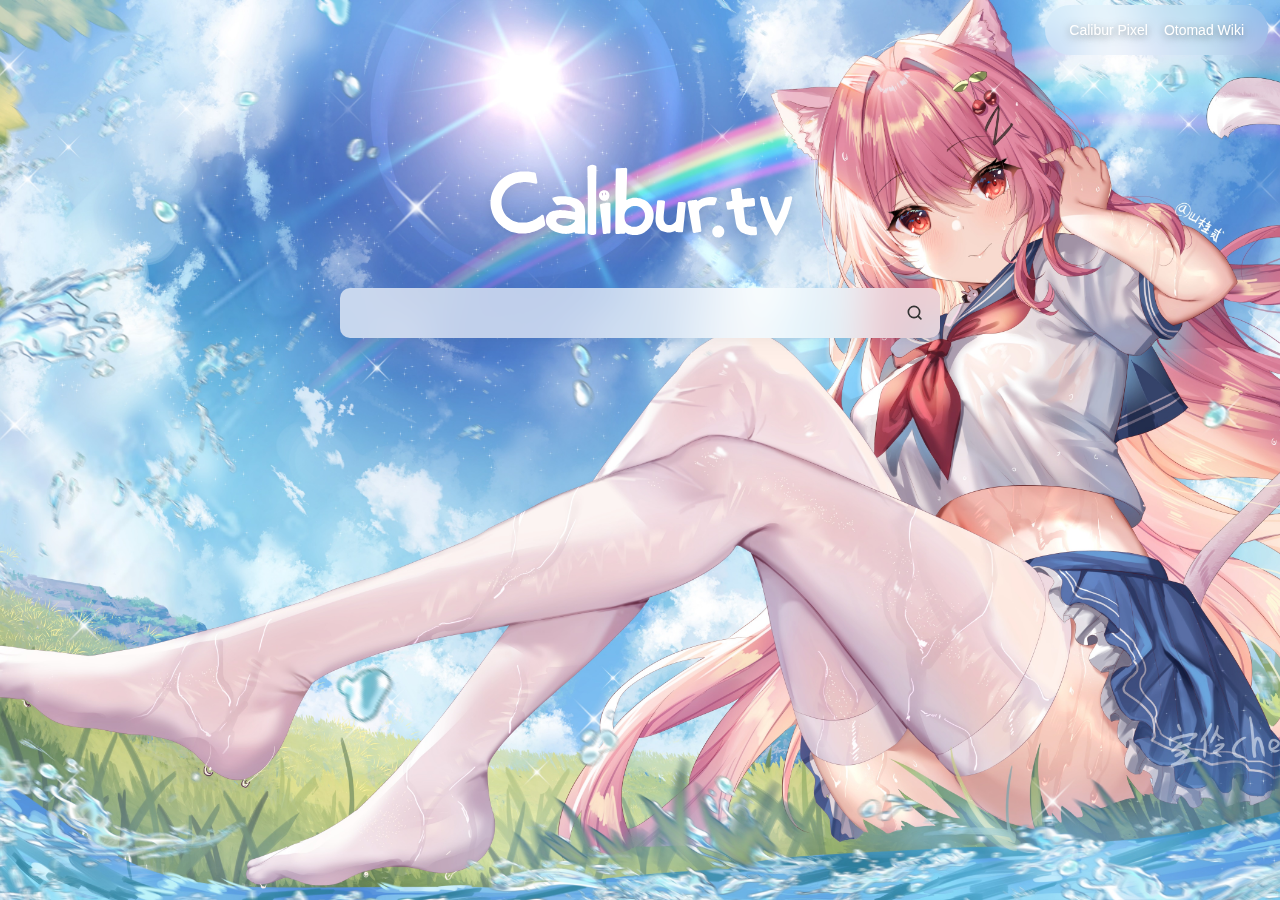
==== index.html @ 3c3be4be ":tada: Initial commit" ====
<!DOCTYPE html>
<html lang="zh-cmn-Hans">

<head>
	<meta charset="UTF-8">
	<meta http-equiv="X-UA-Compatible" content="IE=edge">
	<meta name="force-rendering" content="webkit">
	<meta name="renderer" content="webkit|ie-comp|ie-stand">
	<meta name="viewport" content="width=device-width, initial-scale=1.0">
	<title>Calibur | 你好，世界，再一次！</title>
	<link rel="icon" type="image/x-icon" href="favicon.png">
	<link href="assets/global.css" rel="stylesheet">
</head>

<body>
	<div id="page-index">
		<div class="header-wrap">
			<nav id="calibur-header">
				<div class="text-wrap">
					<ul class="header-right float-left">
						<li class="fade-in">
							<a href="https://mc.calibur.tv">Calibur Pixel</a>
						</li>
						<li class="fade-in">
							<a href="https://otomad.wiki">Otomad Wiki</a>
						</li>
					</ul>
				</div>
			</nav>
		</div>
		<div class="banner-wrap">
			<div class="calibur-banner">
				<div class="banner fade-in" style="background-image: url(assets/87989610_p0.jpg)"></div>
			</div>
		</div>
		<div class="center-wrap">
			<div class="logo-wrap float-down">
				<div class="calibur-logo has-shadow">
					<svg viewBox="0 0 410 216" width="320" height="168">
						<path
							d="M56.95 66.153c2.392.02 3.975.081 5 .194.825.09 2.242.276 3.15.412.908.135 2.321.381 3.141.547.82.165 1.644.372 1.83.461.187.089.449.303.582.477.132.174.307.607.389.961.08.355.581 2.94 1.111 5.745.7 3.705.947 5.208.901 5.495a2.347 2.347 0 0 1-.265.724c-.112.18-.324.412-.471.515-.147.104-.448.231-.668.283-.336.08-.638.034-1.9-.29a76.623 76.623 0 0 0-3.204-.73 77.976 77.976 0 0 0-3-.543 63.762 63.762 0 0 0-2.796-.344 67.139 67.139 0 0 0-3.2-.214c-1-.04-2.42-.02-3.45.048a52.4 52.4 0 0 0-3.122.307c-.755.106-1.9.31-2.545.455-.645.145-1.79.461-2.543.704-.753.243-1.807.623-2.342.846-.535.223-1.468.653-2.073.957-.605.303-1.511.803-2.013 1.11a34.76 34.76 0 0 0-2.062 1.414c-.667.495-1.782 1.485-2.657 2.358-.828.828-1.81 1.888-2.183 2.355a35.707 35.707 0 0 0-1.474 2.05c-.438.66-1.19 1.987-1.672 2.95a24.944 24.944 0 0 0-1.388 3.3c-.28.853-.58 1.91-.664 2.35-.084.44-.21 1.16-.281 1.6-.082.51-.127 1.745-.124 3.4.003 2.182.04 2.831.227 4.036.123.79.377 2.033.564 2.764.187.73.507 1.772.71 2.314.203.542.546 1.391.763 1.886.217.495.695 1.43 1.062 2.077.367.647.937 1.554 1.267 2.016.33.46.982 1.276 1.45 1.812.468.535 1.3 1.38 1.85 1.876s1.435 1.227 1.967 1.625a30.173 30.173 0 0 0 2.05 1.374c.596.359 1.623.923 2.283 1.253.66.33 1.65.779 2.2.998.55.218 1.518.56 2.15.757.633.198 1.578.447 2.1.553.523.105 1.535.272 2.25.37.96.13 1.98.177 3.9.18 1.926.002 2.963-.044 4-.177.77-.098 2.008-.29 2.75-.424.742-.136 1.95-.426 2.684-.645.734-.22 1.859-.605 2.5-.858a45.893 45.893 0 0 0 2.415-1.052c.686-.327 1.743-.87 2.347-1.206a56.949 56.949 0 0 0 2.2-1.308 56.753 56.753 0 0 0 2.204-1.48 62.331 62.331 0 0 0 2.4-1.834c.984-.794 1.41-1.076 1.757-1.159.34-.081.579-.08.926.008.31.078.597.248.854.505.217.216.417.53.454.713.037.18.54 2.821 1.12 5.871.951 5.012 1.042 5.588.942 5.985-.06.241-.182.547-.268.68-.087.132-.753.687-1.48 1.233a60.15 60.15 0 0 1-2.617 1.84 53.55 53.55 0 0 1-2.591 1.574c-.714.4-1.814.971-2.447 1.27-.633.299-1.623.738-2.2.975-.578.238-1.657.64-2.4.896-.742.255-1.896.618-2.562.806-.667.189-1.9.502-2.739.696-.84.195-2.162.463-2.938.596a67.21 67.21 0 0 1-2.911.419c-1.113.13-2.273.176-4.5.177-2.269 0-3.353-.042-4.45-.177a56.495 56.495 0 0 1-2.783-.423 55.366 55.366 0 0 1-3.05-.688 49.73 49.73 0 0 1-3.067-.905 49.275 49.275 0 0 1-2.538-.962 51.712 51.712 0 0 1-2.574-1.193 49.754 49.754 0 0 1-2.512-1.36 58.201 58.201 0 0 1-2.176-1.367 54.446 54.446 0 0 1-3.6-2.644 61.115 61.115 0 0 1-1.74-1.508 37.352 37.352 0 0 1-2.2-2.169 50.682 50.682 0 0 1-1.768-2.05 50.207 50.207 0 0 1-1.565-2.096 44.835 44.835 0 0 1-1.38-2.1c-.316-.522-.9-1.603-1.299-2.4a42.918 42.918 0 0 1-1.277-2.85 43.948 43.948 0 0 1-.908-2.55 61.344 61.344 0 0 1-.762-2.8 56.264 56.264 0 0 1-.6-2.722 57.143 57.143 0 0 1-.351-2.28 46.567 46.567 0 0 1-.246-2.927 38.23 38.23 0 0 1 .002-3.483c.05-.97.16-2.274.246-2.9.085-.626.224-1.498.309-1.938.085-.44.328-1.497.54-2.35.212-.852.505-1.933.652-2.4.147-.467.515-1.48.817-2.25.303-.77.906-2.11 1.34-2.979a47.163 47.163 0 0 1 1.406-2.6c.339-.562.886-1.426 1.216-1.921.331-.495 1.04-1.486 1.576-2.201.535-.716 1.4-1.796 1.92-2.4.521-.605 1.64-1.775 2.485-2.601.845-.826 2.077-1.933 2.737-2.458.66-.526 1.718-1.32 2.35-1.763a45.127 45.127 0 0 1 2.1-1.38c.523-.316 1.49-.857 2.15-1.203a43.11 43.11 0 0 1 2.6-1.224c.77-.327 1.986-.799 2.703-1.047a50.354 50.354 0 0 1 2.6-.81 77.026 77.026 0 0 1 2.597-.656 57.17 57.17 0 0 1 2.8-.55c.825-.138 2.175-.32 3-.404.825-.084 1.725-.17 2-.191.275-.021 2.075-.025 4-.009"
							fill="var(--color-foreground)"></path>
						<path
							d="M104.305 97.914c1.35-.008 3.06.033 3.8.09.74.058 2.107.193 3.038.302.93.108 2.37.31 3.2.448.829.139 2.407.474 3.507.745 1.1.27 2.602.698 3.339.95a27.81 27.81 0 0 1 2.35.937c.556.263 1.379.707 1.828.986.45.28 1.161.763 1.583 1.075.421.311 1.128.912 1.57 1.334a22.385 22.385 0 0 1 1.43 1.519c.344.412.93 1.2 1.304 1.75s.94 1.54 1.259 2.2c.326.674.735 1.742.934 2.435.195.68.442 1.722.549 2.317.107.596.221 1.592.253 2.215.032.623.148 6.998.26 14.165.18 11.686.185 13.086.05 13.553-.087.297-.272.632-.43.78-.154.144-.391.321-.529.395-.17.092-.773.147-1.9.174-.907.02-3.112-.013-4.9-.076-1.787-.063-3.61-.161-4.05-.219-.456-.06-.938-.19-1.12-.302a1.875 1.875 0 0 1-.516-.517c-.108-.176-.228-.534-.267-.795-.038-.261-.09-.475-.113-.475-.024 0-.368.178-.764.395-.396.217-1.138.556-1.65.753-.51.197-1.562.516-2.337.71-.774.193-1.863.425-2.42.515-.731.119-1.695.166-3.463.17-1.478.004-2.887-.046-3.55-.127a51.627 51.627 0 0 1-2.45-.38 52.15 52.15 0 0 1-2.75-.597 62.404 62.404 0 0 1-2.25-.608 35.167 35.167 0 0 1-2-.7 34.54 34.54 0 0 1-2.37-1.045 27.597 27.597 0 0 1-2.4-1.376 34.395 34.395 0 0 1-2.18-1.575 25.577 25.577 0 0 1-2.05-1.9c-.577-.605-1.351-1.524-1.72-2.042a18.972 18.972 0 0 1-1.114-1.793 13.24 13.24 0 0 1-.7-1.618 20.85 20.85 0 0 1-.472-1.788c-.186-.868-.21-1.23-.168-2.432.04-1.134.11-1.641.353-2.577.166-.64.461-1.555.655-2.03.194-.477.658-1.326 1.03-1.886.372-.56 1.022-1.362 1.445-1.781a14.147 14.147 0 0 1 1.758-1.421c.545-.362 1.258-.779 1.586-.925.329-.147.912-.376 1.297-.51.385-.133 1.33-.398 2.1-.588.77-.19 2.007-.436 2.75-.546.742-.11 2.284-.253 3.425-.318 1.608-.092 2.611-.091 4.45.002 1.306.067 3.005.188 3.775.269.77.08 2.233.262 3.25.402s2.525.367 3.35.504c.825.136 2.085.363 2.8.503a53.52 53.52 0 0 1 3.484.804c.175.052.183-.025.15-1.43-.034-1.478-.036-1.487-.408-2.268-.263-.55-.577-.994-1.05-1.485-.372-.386-1.148-1.019-1.726-1.406a24.96 24.96 0 0 0-2.418-1.375c-.753-.369-1.796-.812-2.318-.985-.612-.203-1.527-.394-2.581-.537-1.383-.19-2.093-.224-4.633-.225-2.503-.002-3.166.028-4 .183-.55.102-1.495.342-2.1.533-1.026.323-1.135.339-1.626.231-.29-.063-.658-.225-.818-.36-.16-.135-.868-.996-1.574-1.913a269.584 269.584 0 0 1-2.507-3.322c-.872-1.178-1.27-1.806-1.382-2.18-.142-.476-.143-.575-.002-1.06.086-.294.274-.652.418-.796.144-.144.516-.358.826-.475.31-.118 1.246-.386 2.08-.596a39.3 39.3 0 0 1 2.85-.594 40.51 40.51 0 0 1 2.285-.294c.523-.045 2.055-.089 3.405-.096m-.155 27.996c-1.045.005-2.26.066-2.702.134-.44.069-.98.183-1.2.254-.219.071-.658.26-.976.419-.318.159-.75.444-.959.633-.225.204-.516.637-.711 1.062-.266.577-.332.846-.335 1.378-.003.527.054.78.285 1.26.205.425.567.876 1.244 1.55.654.652 1.199 1.088 1.733 1.389.429.241 1.213.617 1.742.835.53.218 1.379.502 1.887.63.51.13 1.413.31 2.009.402.673.104 1.727.17 2.783.174 1.178.005 2.038-.048 2.8-.17a17.386 17.386 0 0 0 2.05-.48 20.427 20.427 0 0 0 2.087-.84 19.034 19.034 0 0 0 1.973-1.093c.46-.306 1.21-.926 1.668-1.377.459-.45 1.022-1.072 1.253-1.38.406-.541.419-.581.419-1.32 0-.762 0-.762-.675-.972a49.861 49.861 0 0 0-1.813-.506 57.124 57.124 0 0 0-2.95-.638 131.5 131.5 0 0 0-4.612-.745c-1.54-.22-3.317-.448-3.95-.505-.633-.057-2.005-.099-3.05-.094"
							fill="var(--color-foreground)" fill-rule="evenodd"></path>
						<path
							d="M143.712 57.607a7.01 7.01 0 0 1 1.95.241 11.06 11.06 0 0 1 1.812.655c.51.251.93.538 1.1.751.152.19.32.537.376.77.065.275.078 1.971.036 4.776-.035 2.392-.118 9.165-.182 15.05-.065 5.885-.126 18.058-.136 27.05-.01 8.992.004 21.412.032 27.6.05 11.23.05 11.25-.157 11.65-.114.22-.406.535-.65.7-.287.195-.849.407-1.593.6-1.022.267-1.311.3-2.6.3-1.262-.001-1.583-.037-2.475-.274a16.872 16.872 0 0 1-1.784-.593c-.464-.194-.922-.477-1.178-.726-.295-.287-.449-.54-.521-.857-.069-.3-.08-2.335-.032-6.1.04-3.108.103-11.5.141-18.65.042-7.74.025-18.118-.04-25.65-.061-6.958-.157-15.485-.213-18.95-.056-3.465-.144-8.192-.194-10.504-.061-2.77-.058-4.355.008-4.648.054-.244.212-.592.35-.772.137-.18.59-.558 1.008-.84a11.8 11.8 0 0 1 1.4-.802c.352-.16 1.076-.399 1.61-.53a8 8 0 0 1 1.932-.247"
							fill="var(--color-foreground)"></path>
						<path
							d="M158.95 90.212a8.35 8.35 0 0 1 1.5.14c.385.081 1.06.32 1.5.533.44.212 1.057.595 1.37.852.315.257.777.735 1.03 1.062.25.327.61.922.799 1.323.188.4.417 1.109.51 1.574.118.594.151 1.102.112 1.7a8.126 8.126 0 0 1-.31 1.656 8.03 8.03 0 0 1-.636 1.432c-.21.346-.668.92-1.019 1.275-.35.355-.896.802-1.21.993a8.739 8.739 0 0 1-1.21.588c-.35.131-.993.293-1.43.36a6.728 6.728 0 0 1-1.45.052 10.854 10.854 0 0 1-1.256-.216c-.33-.082-.938-.313-1.35-.514-.58-.282-.954-.568-1.654-1.268-.696-.696-.988-1.077-1.27-1.654a9.712 9.712 0 0 1-.545-1.4c-.125-.46-.175-.987-.169-1.8.007-.953.054-1.287.27-1.95.143-.44.416-1.058.605-1.372.19-.315.513-.777.717-1.027.205-.25.648-.662.984-.917a9.175 9.175 0 0 1 1.312-.797 7.527 7.527 0 0 1 1.35-.475 8.715 8.715 0 0 1 1.45-.15m1.805 3.088a.645.645 0 0 0-.398.157c-.086.087-.156.3-.154.475.002.175.065.78.141 1.347.076.565.194 1.097.263 1.18.075.09.248.139.424.121.165-.016.346-.105.403-.197.074-.117.066-.534-.024-1.4-.071-.678-.194-1.334-.272-1.458a.489.489 0 0 0-.383-.225m-4.205.5c-.12 0-.3.089-.397.197-.164.18-.169.278-.06 1.175.067.538.146 1.15.177 1.36.037.24.14.435.28.527a.46.46 0 0 0 .473.051c.137-.052.279-.17.315-.264.035-.093-.008-.737-.097-1.432-.103-.806-.218-1.327-.317-1.439a.577.577 0 0 0-.374-.175"
							fill-rule="evenodd" fill="var(--color-foreground)"></path>
						<path
							d="M164.35 106.437c1.218.011 1.445.04 1.75.218.192.113.446.35.564.525.119.175.262.6.32.944.068.412.111 6.668.127 18.326.013 9.735-.013 17.835-.058 18-.045.165-.166.42-.27.568a2.176 2.176 0 0 1-.54.486c-.294.182-.636.243-2.023.358-.919.076-2.084.209-2.59.295-.505.085-1.27.24-1.7.342-.655.156-.86.167-1.277.071a1.69 1.69 0 0 1-.858-.475c-.276-.276-.39-.5-.485-.953-.068-.325-.97-8.459-2.002-18.073-1.571-14.633-1.86-17.555-1.774-17.932.068-.299.228-.575.474-.822.345-.344.484-.398 1.907-.738a67.564 67.564 0 0 1 2.585-.565 44.234 44.234 0 0 1 2.35-.354c.715-.086 1.48-.174 1.7-.195.22-.021 1.03-.033 1.8-.026"
							fill="var(--color-foreground)"></path>
						<path
							d="M186.38 61.52c.128-.011.443.032.7.095.259.064.59.2.738.302.147.103.361.337.475.522.117.188.232.593.265.923.031.323-.17 8.396-.447 17.938-.277 9.543-.511 17.755-.52 18.25-.008.495-.01 1.45-.003 2.124.012 1.223.012 1.223.937.732a24.61 24.61 0 0 1 1.803-.852c.483-.199 1.45-.518 2.15-.71.7-.192 1.767-.444 2.372-.559.824-.156 1.651-.221 3.3-.258 1.64-.036 2.55-.008 3.575.11.756.088 2.016.3 2.8.47.784.172 2.1.533 2.924.804.824.271 2.042.76 2.706 1.087.663.327 1.676.909 2.25 1.293.575.384 1.41.991 1.855 1.349a25.376 25.376 0 0 1 1.68 1.52 27.743 27.743 0 0 1 1.651 1.841 29.74 29.74 0 0 1 1.427 1.96c.355.544.792 1.252.97 1.573.178.321.495.974.704 1.45.21.476.502 1.226.65 1.666.149.44.422 1.415.607 2.167.185.751.414 1.966.507 2.7.132 1.036.157 1.779.115 3.333-.03 1.1-.128 2.472-.217 3.05a35.322 35.322 0 0 1-.46 2.3 55.458 55.458 0 0 1-.56 2.15c-.145.495-.461 1.395-.704 2a25.71 25.71 0 0 1-.945 2.05 28.092 28.092 0 0 1-1.156 1.935 34.285 34.285 0 0 1-1.458 1.996 28.63 28.63 0 0 1-1.872 2.064 29.541 29.541 0 0 1-2.108 1.87 40.2 40.2 0 0 1-2.041 1.48c-.55.366-1.585.953-2.3 1.304-.715.351-1.772.802-2.35 1.001-.578.2-1.662.514-2.41.698-.748.184-1.85.418-2.45.519-.884.148-1.628.182-3.94.18-2.755-.003-2.892-.012-4.098-.284a31.426 31.426 0 0 1-2.402-.659 19.665 19.665 0 0 1-2.201-.903 23.31 23.31 0 0 1-1.866-1.056c-.818-.53-.818-.53-.886-.127-.047.277-.186.521-.444.78a1.653 1.653 0 0 1-.865.484c-.268.06-1.23.136-2.138.168-.907.033-2.987.126-4.62.207-2.227.111-3.08.12-3.41.038-.242-.061-.56-.222-.706-.358a3.379 3.379 0 0 1-.44-.512c-.154-.236-.177-.625-.204-3.47-.017-1.763.085-20.12.226-40.792.185-27.066.29-37.715.372-38.041.073-.292.248-.588.489-.829.283-.283.505-.401.91-.481.293-.059 1.32-.151 2.283-.207a311.23 311.23 0 0 1 4.45-.206l3.4-.133c.385-.015.804-.036.93-.046m12.157 48.99c-.763.006-1.725.068-2.137.138-.412.07-1.11.248-1.55.395-.44.148-1.295.505-1.9.795-.605.29-1.474.76-1.931 1.044-.457.284-1.11.73-1.449.991-.34.261-.904.768-1.254 1.126-.35.358-.805.898-1.013 1.201-.207.303-.557.91-.778 1.35-.221.44-.54 1.192-.71 1.672-.169.48-.38 1.267-.47 1.75-.097.518-.186 1.682-.217 2.837-.033 1.207-.008 2.344.064 2.961.064.551.206 1.38.316 1.84.11.461.365 1.221.565 1.69.2.467.593 1.252.871 1.743a8.35 8.35 0 0 0 1.256 1.66 7.8 7.8 0 0 0 1.733 1.343c.54.317 1.396.768 1.9 1.003.504.235 1.345.563 1.867.73.523.166 1.31.357 1.75.423.44.067 1.453.12 2.25.118.798-.001 1.9-.072 2.45-.155.55-.084 1.405-.296 1.9-.47.495-.175 1.26-.499 1.7-.72.439-.22 1.124-.621 1.522-.89.398-.269 1.156-.901 1.684-1.406.528-.505 1.245-1.298 1.594-1.763.35-.466.882-1.323 1.184-1.906.302-.583.706-1.515.899-2.07.193-.556.431-1.501.53-2.1.127-.762.181-1.617.18-2.84 0-1.277-.048-1.993-.179-2.65a13.69 13.69 0 0 0-.57-1.9c-.215-.55-.6-1.36-.858-1.8a16.59 16.59 0 0 0-.925-1.4c-.252-.33-.757-.9-1.122-1.266a13.89 13.89 0 0 0-1.302-1.136c-.35-.259-1.078-.692-1.618-.963a17.026 17.026 0 0 0-1.85-.782c-.478-.16-1.347-.36-1.932-.447-.61-.09-1.654-.152-2.45-.146"
							fill-rule="evenodd" fill="var(--color-foreground)"></path>
						<path
							d="m229.3 103.049 3.15.25c1.43.113 2.868.257 3.196.321.484.094.672.193 1.002.523.28.28.44.547.51.858.085.372-.055 2.01-.79 9.25-.848 8.36-.894 8.924-.906 11.299-.008 1.724.03 2.733.124 3.25.075.412.265 1.088.423 1.5.158.412.492 1.1.743 1.527a9.95 9.95 0 0 0 1.12 1.482c.539.57.838.788 1.575 1.147.5.244 1.178.496 1.506.562.329.065 1.16.118 1.847.117.838 0 1.464-.056 1.9-.168.358-.091 1.105-.39 1.661-.664.556-.273 1.278-.697 1.603-.942.326-.245.975-.842 1.443-1.328a21.93 21.93 0 0 0 1.426-1.647c.574-.764.574-.764 1.67-11.85.602-6.097 1.149-11.354 1.214-11.682.096-.481.197-.673.526-1.002.282-.282.547-.439.862-.511.353-.08 1.18-.042 3.698.173 1.783.152 3.453.328 3.711.39.305.073.592.235.823.466.252.252.388.507.472.883.106.474-.064 2.353-1.639 18.063-.967 9.644-1.805 17.695-1.864 17.892-.058.198-.268.52-.465.718a1.75 1.75 0 0 1-.825.47c-.375.09-1.08.062-3.566-.142-1.705-.14-3.367-.307-3.692-.371-.471-.094-.672-.197-.978-.503-.213-.213-.413-.52-.446-.683-.032-.163-.07-.297-.082-.297-.012 0-.49.219-1.062.487-.572.267-1.468.626-1.99.797-.522.171-1.512.45-2.2.62-.919.228-1.581.324-2.5.364-.871.037-1.627.004-2.495-.11a33.63 33.63 0 0 1-2.4-.423 30.428 30.428 0 0 1-2.338-.644c-.651-.212-1.6-.59-2.11-.84-.51-.25-1.305-.719-1.767-1.042a20.685 20.685 0 0 1-1.44-1.113 15.12 15.12 0 0 1-1.177-1.185 17.573 17.573 0 0 1-1.114-1.461 16.456 16.456 0 0 1-.886-1.5 16.395 16.395 0 0 1-.618-1.45c-.148-.412-.419-1.358-.6-2.1a29.633 29.633 0 0 1-.468-2.3c-.087-.61-.132-1.807-.126-3.35.01-2.279.061-2.904 1.024-12.4.557-5.5 1.061-10.17 1.12-10.378.058-.207.243-.534.41-.725a1.84 1.84 0 0 1 .77-.495c.282-.09.681-.13 1.015-.103M295.77 99.115c1.385-.008 3.095.033 3.8.09.704.059 1.769.221 2.366.362.955.225 1.131.3 1.453.622.257.257.401.518.484.874.093.405.09.607-.02.997-.074.27-.627 1.885-1.23 3.59-.93 2.639-1.144 3.152-1.436 3.453-.242.25-.494.387-.862.472-.4.093-.708.093-1.347.003-.466-.067-2.01-.12-3.528-.12-2.165-.002-2.888.032-3.65.174-.522.097-1.363.288-1.869.424a22.35 22.35 0 0 0-2.05.7c-.622.25-1.468.637-1.881.859-.412.222-1.043.598-1.4.836-.358.238-.962.74-1.343 1.116-.381.376-.883.94-1.115 1.255-.231.314-.635 1.009-.897 1.544-.283.578-.471 1.095-.464 1.278.007.168.736 5.749 1.62 12.4 1.467 11.026 1.599 12.14 1.491 12.589a1.75 1.75 0 0 1-.488.863c-.289.289-.499.395-.962.488-.325.065-1.245.21-2.042.32-.797.111-2.409.36-3.58.553-1.373.225-2.262.327-2.5.284a2.433 2.433 0 0 1-.693-.26 2.085 2.085 0 0 1-.524-.476c-.11-.155-.253-.523-.318-.818-.065-.296-1.609-8.93-3.432-19.187-2.963-16.677-3.303-18.697-3.212-19.097.068-.295.229-.573.474-.818.205-.205.544-.42.754-.48.21-.058 1.326-.267 2.481-.462 1.155-.196 3.264-.525 4.688-.733 2.124-.309 2.667-.358 3.031-.275.3.069.573.23.838.495.216.216.393.444.394.507 0 .062.048.285.106.495.106.382.106.382.426.138.176-.134.797-.539 1.38-.9.584-.36 1.563-.907 2.176-1.214a31.24 31.24 0 0 1 1.888-.87c.425-.17 1.156-.442 1.623-.603.468-.16 1.556-.468 2.418-.682.863-.214 2.078-.459 2.7-.544.623-.086 1.267-.172 1.432-.191.165-.02 1.434-.043 2.82-.051M305.8 135.734c1.23.028 1.568.072 2.228.29.428.141 1.103.45 1.5.685.425.251 1.072.781 1.572 1.286.468.471 1.001 1.114 1.185 1.428.185.314.449.85.587 1.192.138.342.317.984.397 1.428.098.539.128 1.123.09 1.757-.03.522-.126 1.242-.212 1.598a8.337 8.337 0 0 1-.5 1.367c-.19.395-.6 1.037-.911 1.427-.31.39-.84.936-1.176 1.213-.335.278-1.015.706-1.51.952-.495.246-1.215.513-1.6.593-.385.08-1.222.147-1.859.148-.829.002-1.384-.055-1.95-.197a9.908 9.908 0 0 1-1.641-.62c-.697-.347-1.031-.603-1.859-1.427-.843-.839-1.077-1.144-1.425-1.854a10.199 10.199 0 0 1-.617-1.641c-.14-.558-.198-1.118-.197-1.9 0-.61.067-1.424.148-1.809.08-.385.346-1.105.591-1.6.245-.495.696-1.203 1.003-1.573.306-.37.838-.897 1.181-1.171a9.106 9.106 0 0 1 1.333-.853 9.358 9.358 0 0 1 1.45-.553c.618-.166.984-.194 2.192-.166M333.438 87.354c.351.027.723.129.923.253.185.114.422.33.529.479.106.15.247.54.312.868.065.328.442 3.328.838 6.668.396 3.339.744 6.096.775 6.126.03.03 1.153-.079 2.495-.243 1.342-.163 3.295-.388 4.34-.498 1.045-.111 2.913-.297 4.15-.414 1.238-.117 2.523-.192 2.857-.166.41.032.724.124.97.285.2.13.451.396.558.588.106.193.223.53.259.75.036.22.168 1.902.293 3.738.174 2.534.204 3.45.124 3.797-.07.304-.227.58-.466.82-.279.279-.494.387-.953.48-.325.065-1.604.21-2.842.32-1.238.112-3.308.316-4.6.454-1.293.139-3.16.35-4.15.472-1.8.22-1.8.22-1.775.47.013.137.52 4.434 1.126 9.549.833 7.04 1.152 9.446 1.312 9.9.115.33.363.854.55 1.164.186.31.624.832.974 1.159.415.388.985.774 1.644 1.112.555.285 1.54.695 2.189.91.649.217 1.675.468 2.28.56.71.107 1.864.175 3.25.19 1.418.015 2.252.064 2.45.145.165.068.425.242.579.389.155.147.342.489.421.768.082.287.252 2.092.397 4.209.23 3.363.24 3.752.106 4.204-.082.274-.273.615-.426.757a2.719 2.719 0 0 1-.477.36c-.11.056-.524.151-.92.212-.395.061-1.475.11-2.4.11-.924 0-2.197-.046-2.83-.1a37.043 37.043 0 0 1-2.396-.309 49.525 49.525 0 0 1-3-.643c-.965-.239-2.213-.594-2.773-.79a31.87 31.87 0 0 1-1.923-.754 22.077 22.077 0 0 1-1.631-.809c-.4-.226-1.086-.666-1.525-.978-.44-.311-1.297-1.061-1.906-1.666-.61-.605-1.4-1.493-1.756-1.973-.357-.48-.86-1.228-1.119-1.662a15.711 15.711 0 0 1-.874-1.798 23.153 23.153 0 0 1-.747-2.339c-.207-.805-.597-3.022-.99-5.628-.357-2.365-.993-6.595-1.414-9.4-.42-2.805-.775-5.112-.79-5.126-.013-.014-.987.153-2.165.372a241.16 241.16 0 0 0-3.341.643c-1.034.211-1.269.23-1.697.131a1.682 1.682 0 0 1-.858-.475c-.323-.323-.385-.475-.578-1.403a210.26 210.26 0 0 1-.716-3.848c-.487-2.726-.497-2.82-.35-3.3.083-.272.207-.563.275-.648.068-.084.267-.254.442-.377.24-.168.991-.356 3.05-.762 1.503-.297 3.055-.595 3.45-.663.395-.068.763-.152.819-.186.064-.04-.251-2.406-.88-6.593-.83-5.54-.965-6.6-.882-6.986.07-.326.216-.575.511-.87.302-.302.549-.444.914-.528.275-.063 1.783-.32 3.35-.57 1.568-.25 3.57-.567 4.45-.704.968-.15 1.832-.23 2.188-.203M362.2 98.274c.632.129 2.05.388 3.15.575 1.1.188 2.153.373 2.34.412.191.04.501.23.705.434.299.299.406.524.596 1.26a147.624 147.624 0 0 0 2.212 7.496c.397 1.209.983 2.925 1.303 3.813a153.926 153.926 0 0 0 2.619 6.686c.302.715.85 1.975 1.219 2.8.368.825 1.327 2.839 2.13 4.475.804 1.636 1.49 2.975 1.525 2.975.035 0 .59-1.053 1.232-2.34.642-1.286 1.487-3.03 1.877-3.874.39-.845 1.104-2.458 1.587-3.586.483-1.128 1.261-3.04 1.73-4.25.469-1.21 1.168-3.1 1.554-4.2a143.27 143.27 0 0 0 1.37-4.15c.366-1.182.882-2.937 1.145-3.9.264-.963.54-1.99.614-2.285.095-.376.246-.646.512-.912.208-.208.525-.408.704-.445.18-.038 1.226-.221 2.326-.409 1.1-.187 2.518-.446 3.15-.575.952-.195 1.225-.217 1.587-.128.271.067.576.245.806.472.256.253.404.514.48.849.094.41.075.659-.124 1.633-.13.633-.376 1.78-.548 2.55a169.807 169.807 0 0 1-1.862 7.4c-.247.88-.765 2.613-1.152 3.85a149.153 149.153 0 0 1-1.56 4.65 157.241 157.241 0 0 1-1.778 4.7c-.508 1.265-1.314 3.2-1.792 4.3-.478 1.1-1.718 3.71-2.756 5.8-1.038 2.09-2.386 4.692-2.995 5.783a189.69 189.69 0 0 1-2.459 4.23 131.64 131.64 0 0 1-1.807 2.942c-.252.381-.577.777-.724.879a2.517 2.517 0 0 1-.691.29 1.66 1.66 0 0 1-.85-.001 2.73 2.73 0 0 1-.666-.261c-.132-.086-.518-.584-.856-1.109a137.82 137.82 0 0 1-1.87-3.053c-.69-1.155-1.72-2.933-2.288-3.95-.569-1.017-1.737-3.245-2.596-4.95-.86-1.705-1.958-3.978-2.442-5.05a191.773 191.773 0 0 1-1.776-4.1 156.551 156.551 0 0 1-1.829-4.65 160.51 160.51 0 0 1-1.736-4.954 161.312 161.312 0 0 1-1.456-4.721 164.212 164.212 0 0 1-1.255-4.699 166.306 166.306 0 0 1-1.094-4.743c-.435-2.061-.477-2.362-.38-2.78.072-.32.224-.586.476-.835.23-.227.535-.405.806-.472.362-.089.635-.067 1.587.128"
							fill="var(--color-foreground)"></path>
					</svg>
				</div>
			</div>
			<div class="search-wrap float-up">
				<form action="#" method="get" class="calibur-search">
					<div class="search-input"><button type="button" class="search-input-btn"><svg width="16" height="16"
								viewBox="0 0 48 48" fill="none" xmlns="http://www.w3.org/2000/svg">
								<path
									d="M21 38C30.3888 38 38 30.3888 38 21C38 11.6112 30.3888 4 21 4C11.6112 4 4 11.6112 4 21C4 30.3888 11.6112 38 21 38Z"
									fill="none" stroke="#333" stroke-width="5" stroke-linejoin="round"></path>
								<path d="M33.2218 33.2218L41.7071 41.7071" stroke="#333" stroke-width="5"
									stroke-linecap="round" stroke-linejoin="round"></path>
							</svg></button>
						<div class="search-input-text"><input placeholder="" type="text" name="q"
								aria-autocomplete="both" aria-haspopup="false" autocapitalize="off" autocomplete="off"
								autocorrect="off" role="combobox" spellcheck="false" maxlength="50"></div>
					</div>
					<ul class="search-list" style="display: none;"></ul>
				</form>
			</div>
		</div>
	</div>
	</div>
</body>

</html>
---- assets/global.css ----
@keyframes float-up {
	from {
		transform: translateY(6em) scale(0.9);
	}

	to {
		transform: none;
	}
}

@keyframes float-down {
	from {
		transform: translateY(-6em) scale(0.9);
	}

	to {
		transform: none;
	}
}

@keyframes float-left {
	from {
		transform: translateX(6em);
	}

	to {
		transform: none;
	}
}

@keyframes float-right {
	from {
		transform: translateX(-6em);
	}

	to {
		transform: none;
	}
}

@keyframes fade-in {
	from {
		opacity: 0;
	}

	to {
		opacity: 1;
	}
}

.float-up {
	animation: float-up var(--ease-out-smooth) 600ms;
}

.float-down {
	animation: float-down var(--ease-out-smooth) 600ms;
}

.float-left {
	animation: float-left var(--ease-out-smooth) 600ms;
}

.float-right {
	animation: float-right var(--ease-out-smooth) 600ms;
}

.fade-in {
	animation: fade-in 1s ease-in-out;
}

:root {
	--color-foreground: #fff;
	--ease-out-smooth: cubic-bezier(0.1, 0.9, 0.2, 1);
}

html {
	line-height: 1.15;
	-webkit-text-size-adjust: 100%;
}

body {
	font-family: Helvetica Neue, Helvetica, PingFang SC, Hiragino Sans GB, Microsoft YaHei, 微软雅黑, Arial, sans-serif;
	color: #212121;
	font-size: 14px;
	line-height: 1.5;
	overflow-x: hidden;
	margin: 0;
}

body *,
body :after,
body :before {
	box-sizing: border-box;
	-webkit-tap-highlight-color: transparent;
	padding: 0;
	margin: 0;
}

body ::-webkit-scrollbar {
	display: none;
}

aside,
footer,
form,
header,
main,
section {
	display: block;
}

body,
html {
	background-color: #efeff4;
}

@media screen and (prefers-color-scheme: dark) {

	body,
	html {
		background-color: #212121;
	}
}

/** HEADER */
#page-index .header-wrap {
	position: absolute;
	top: 0;
	left: 0;
	right: 0;
	height: 60px;
}

#calibur-header {
	position: relative;
	width: 100%;
	height: 100%;
	font: 14px -apple-system, BlinkMacSystemFont, Helvetica Neue, Helvetica, Arial, PingFang SC, Hiragino Sans GB, Microsoft YaHei, sans-serif;
	-webkit-font-smoothing: antialiased;
	z-index: 99;
}

#calibur-header .text-wrap {
	position: relative;
	padding: 5px 12px;
	z-index: 2;
	height: 100%;
}

#calibur-header ul {
	margin: 0;
	padding: 0;
	list-style: none;
}

#calibur-header .header-right {
	float: right;
	display: flex;
	flex-direction: row;
	justify-content: flex-end;
	align-items: center;
	height: 100%;
	-webkit-backdrop-filter: blur(20px);
	backdrop-filter: blur(20px);
	border-radius: 100px;
	padding: 7px 24px;
	gap: 16px;
}

.header-right a {
	text-decoration: none;
	color: #fff;
	text-shadow: 0 2px 10px rgba(0, 0, 0, .55);
	transition: text-shadow 200ms;
}

.header-right a:hover {
	text-shadow: 0 2px 16px rgba(0, 0, 0, 1);
}

#page-index {
	width: 100vw;
	height: 100vh;
}

#page-index .banner-wrap {
	position: absolute;
	top: 0;
	left: 0;
	right: 0;
	bottom: 0;
}

/** BANNER */

.calibur-banner {
	width: 100%;
	height: 100%;
}

.calibur-banner .banner {
	position: absolute;
	left: 0;
	right: 0;
	top: 0;
	bottom: 0;
	opacity: 1;
	transition: opacity 1s ease-in-out;
	background-position: 50%;
	background-repeat: no-repeat;
	background-size: cover;
}

#page-index .center-wrap {
	position: absolute;
	display: flex;
	flex-direction: column;
	align-items: center;
	top: 120px;
	left: 50%;
	transform: translateX(-50%);
}

/** LOGO */
#page-index .logo-wrap {
	z-index: 10;
}

.calibur-logo {
	display: flex;
	justify-content: center;
}

.calibur-logo.has-shadow svg {
	filter: drop-shadow(0 4px 6px rgba(0, 0, 0, .08));
}

/** SEARCH */
#page-index .search-wrap {
	width: 600px;
	height: 50px;
}

.calibur-search {
	position: relative;
	width: 100%;
	height: 100%;
	font-size: 14px;
}

.calibur-search * {
	box-sizing: border-box;
}

.calibur-search .search-input {
	width: 100%;
	height: 100%;
	-webkit-backdrop-filter: blur(20px);
	backdrop-filter: blur(20px);
	background-color: hsla(0, 0%, 100%, .65);
	box-shadow: 0 10px 20px rgba(0, 0, 0, .03), 0 5px 10px rgba(0, 0, 0, .02);
	border-radius: 10px;
	overflow: hidden;
}

.calibur-search .search-input-btn {
	float: right;
	height: 100%;
	width: 50px;
	border: 0;
	padding: 0;
	outline: 0;
	cursor: pointer;
	display: flex;
	justify-content: center;
	align-items: center;
	background-color: transparent;
	transition: background-color 200ms;
}

.calibur-search .search-input-btn:hover {
	background-color: rgba(0, 0, 0, .05);
}

.calibur-search .search-input-text {
	display: block;
	overflow: hidden;
	height: 100%;
}

.calibur-search .search-input-text input {
	width: 100%;
	height: 100%;
	background-color: transparent;
	outline: none;
	border: none;
	padding: 8px 20px;
	color: #000;
	font-size: 16px;
}
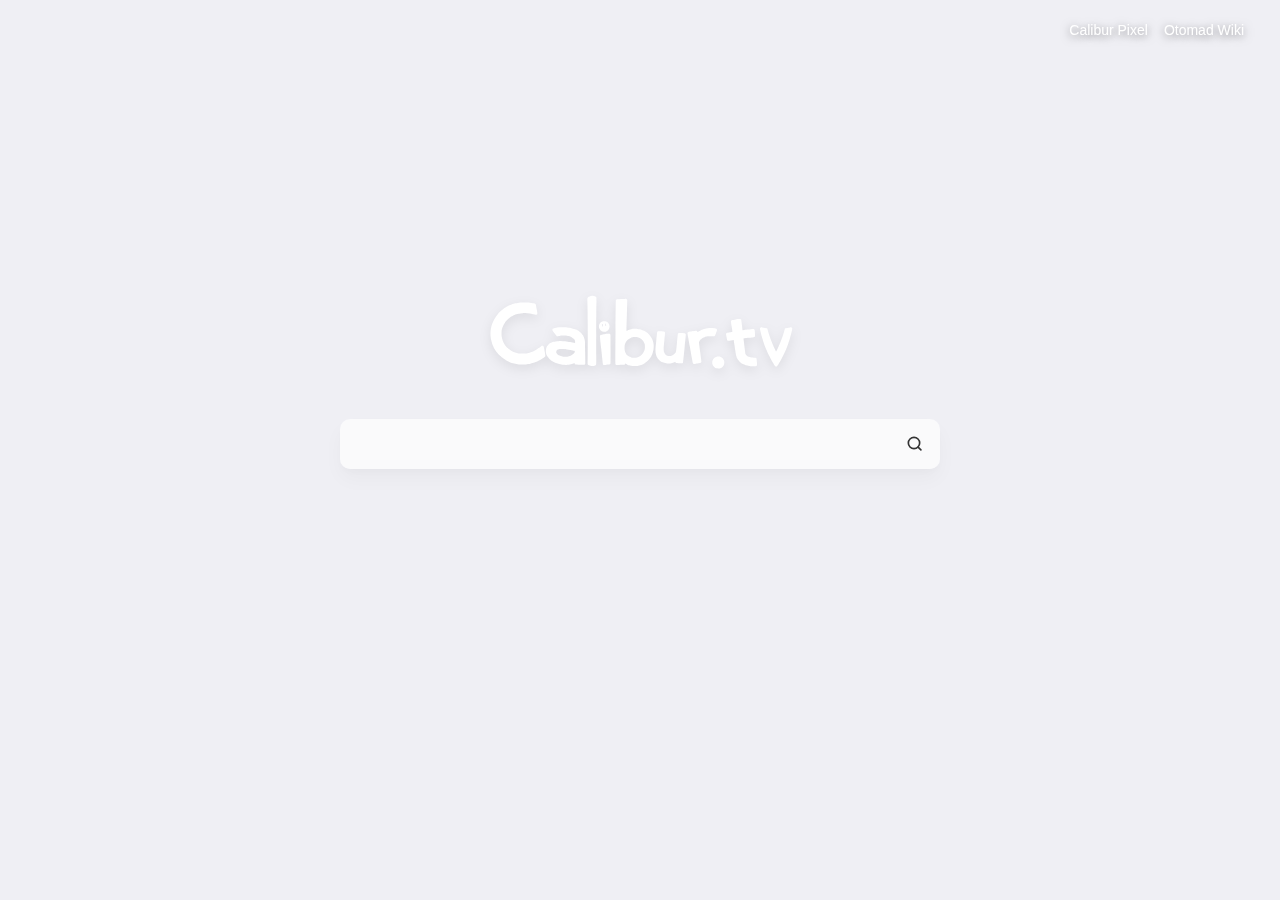
==== commit d6f0901c: "Update index.html" ====
--- a/index.html
+++ b/index.html
@@ -7,6 +7,7 @@
 	<meta name="force-rendering" content="webkit">
 	<meta name="renderer" content="webkit|ie-comp|ie-stand">
 	<meta name="viewport" content="width=device-width, initial-scale=1.0">
+	<meta name="referrer" content="no-referrer">
 	<title>Calibur | 你好，世界，再一次！</title>
 	<link rel="icon" type="image/x-icon" href="favicon.png">
 	<link href="assets/global.css" rel="stylesheet">
@@ -30,7 +31,9 @@
 		</div>
 		<div class="banner-wrap">
 			<div class="calibur-banner">
-				<div class="banner fade-in" style="background-image: url(assets/87989610_p0.jpg)"></div>
+				<div class="banner fade-in"
+					style="background-image: url(https://i0.hdslb.com/bfs/new_dyn/7004c979872d2be6c2ddebfb06f47ff8456935358.jpg)">
+				</div>
 			</div>
 		</div>
 		<div class="center-wrap">
--- a/assets/global.css
+++ b/assets/global.css
@@ -216,9 +216,10 @@
 	display: flex;
 	flex-direction: column;
 	align-items: center;
-	top: 120px;
+	top: 40%;
 	left: 50%;
-	transform: translateX(-50%);
+	transform: translate(-50%, -50%);
+	max-width: 90%;
 }
 
 /** LOGO */
@@ -239,6 +240,7 @@
 #page-index .search-wrap {
 	width: 600px;
 	height: 50px;
+	max-width: 100%;
 }
 
 .calibur-search {
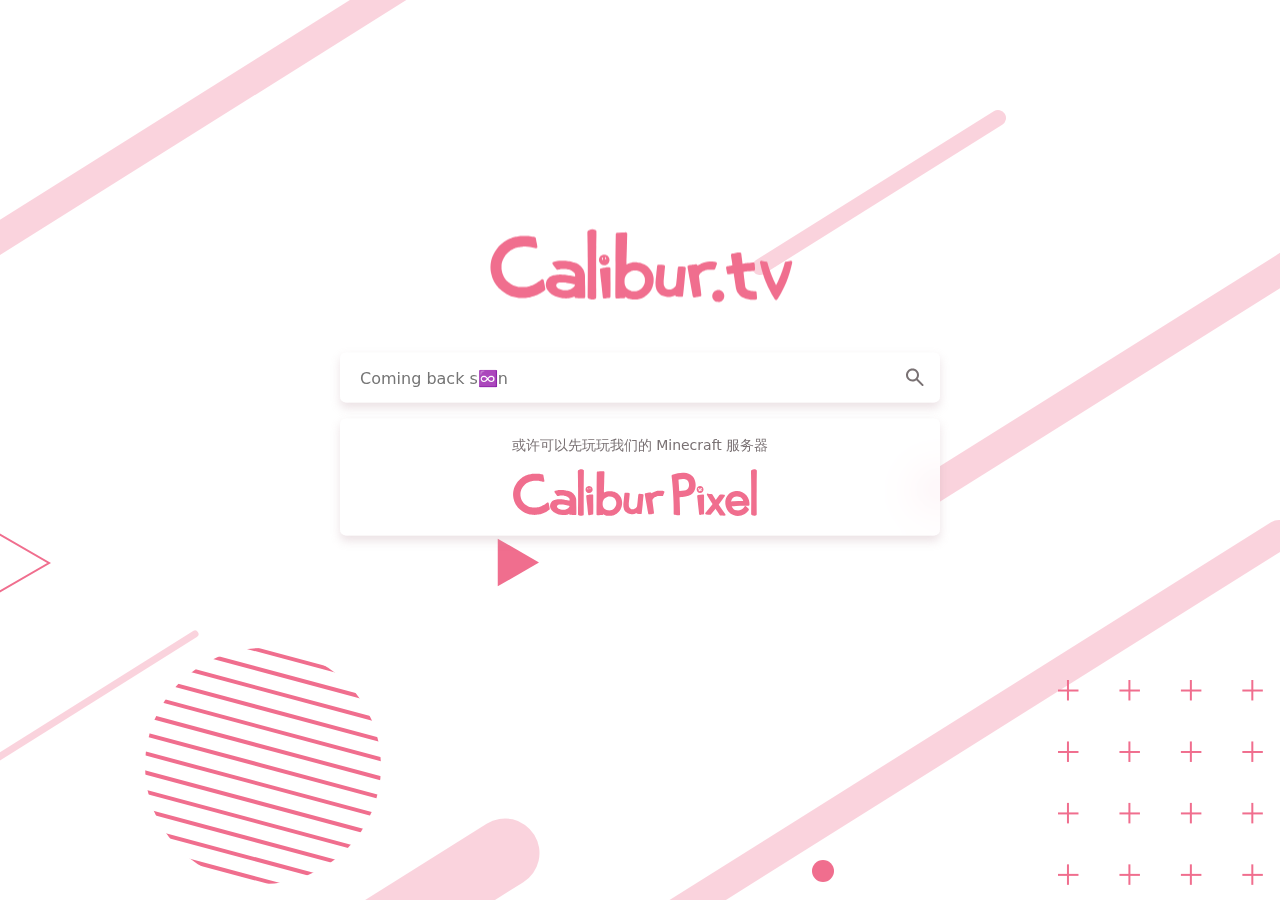
==== commit d43cc907: "Say goodbye to history and say hello to the future" ====
--- a/index.html
+++ b/index.html
@@ -8,37 +8,192 @@
 	<meta name="renderer" content="webkit|ie-comp|ie-stand">
 	<meta name="viewport" content="width=device-width, initial-scale=1.0">
 	<meta name="referrer" content="no-referrer">
-	<title>Calibur | 你好，世界，再一次！</title>
+	<title>Calibur | Coming back s♾️n</title>
 	<link rel="icon" type="image/x-icon" href="favicon.png">
 	<link href="assets/global.css" rel="stylesheet">
 </head>
 
 <body>
 	<div id="page-index">
-		<div class="header-wrap">
-			<nav id="calibur-header">
-				<div class="text-wrap">
-					<ul class="header-right float-left">
-						<li class="fade-in">
-							<a href="https://mc.calibur.tv">Calibur Pixel</a>
-						</li>
-						<li class="fade-in">
-							<a href="https://otomad.wiki">Otomad Wiki</a>
-						</li>
-					</ul>
-				</div>
-			</nav>
-		</div>
 		<div class="banner-wrap">
 			<div class="calibur-banner">
-				<div class="banner fade-in"
-					style="background-image: url(https://i0.hdslb.com/bfs/new_dyn/7004c979872d2be6c2ddebfb06f47ff8456935358.jpg)">
-				</div>
+				<svg width="1920" height="1517" viewBox="0 0 1920 1517" fill="none" xmlns="http://www.w3.org/2000/svg">
+					<mask id="mask0_820_4260" style="mask-type:alpha" maskUnits="userSpaceOnUse" x="345" y="948"
+						width="236" height="236">
+						<circle cx="463" cy="1066" r="118" fill="#F06E7E" />
+					</mask>
+					<g mask="url(#mask0_820_4260)">
+						<line x1="345.252" y1="919.636" x2="625.121" y2="994.627" stroke="#F06E8E" stroke-width="4" />
+						<line x1="340.475" y1="937.462" x2="620.344" y2="1012.45" stroke="#F06E8E" stroke-width="4" />
+						<line x1="335.698" y1="955.288" x2="615.568" y2="1030.28" stroke="#F06E8E" stroke-width="4" />
+						<line x1="330.922" y1="973.114" x2="610.792" y2="1048.11" stroke="#F06E8E" stroke-width="4" />
+						<line x1="326.145" y1="990.94" x2="606.015" y2="1065.93" stroke="#F06E8E" stroke-width="4" />
+						<line x1="321.369" y1="1008.77" x2="601.239" y2="1083.76" stroke="#F06E8E" stroke-width="4" />
+						<line x1="316.592" y1="1026.59" x2="596.462" y2="1101.58" stroke="#F06E8E" stroke-width="4" />
+						<line x1="311.816" y1="1044.42" x2="591.686" y2="1119.41" stroke="#F06E8E" stroke-width="4" />
+						<line x1="307.039" y1="1062.24" x2="586.909" y2="1137.24" stroke="#F06E8E" stroke-width="4" />
+						<line x1="302.263" y1="1080.07" x2="582.133" y2="1155.06" stroke="#F06E8E" stroke-width="4" />
+						<line x1="297.486" y1="1097.9" x2="577.356" y2="1172.89" stroke="#F06E8E" stroke-width="4" />
+						<line x1="292.71" y1="1115.72" x2="572.58" y2="1190.71" stroke="#F06E8E" stroke-width="4" />
+						<line x1="287.934" y1="1133.55" x2="567.803" y2="1208.54" stroke="#F06E8E" stroke-width="4" />
+					</g>
+					<circle cx="1663.5" cy="478.5" r="87" stroke="#F06E8E" stroke-width="3" />
+					<line x1="1258" y1="990.522" x2="1278.48" y2="990.522" stroke="#F06E8E" stroke-width="2" />
+					<line x1="1267.96" y1="980" x2="1267.96" y2="1000.48" stroke="#F06E8E" stroke-width="2" />
+					<line x1="1258" y1="1051.97" x2="1278.48" y2="1051.97" stroke="#F06E8E" stroke-width="2" />
+					<line x1="1267.96" y1="1041.45" x2="1267.96" y2="1061.94" stroke="#F06E8E" stroke-width="2" />
+					<line x1="1258" y1="1113.43" x2="1278.48" y2="1113.43" stroke="#F06E8E" stroke-width="2" />
+					<line x1="1267.96" y1="1102.9" x2="1267.96" y2="1123.39" stroke="#F06E8E" stroke-width="2" />
+					<line x1="1258" y1="1174.88" x2="1278.48" y2="1174.88" stroke="#F06E8E" stroke-width="2" />
+					<line x1="1267.96" y1="1164.35" x2="1267.96" y2="1184.84" stroke="#F06E8E" stroke-width="2" />
+					<line x1="1258" y1="1236.33" x2="1278.48" y2="1236.33" stroke="#F06E8E" stroke-width="2" />
+					<line x1="1267.96" y1="1225.81" x2="1267.96" y2="1246.29" stroke="#F06E8E" stroke-width="2" />
+					<line x1="1258" y1="1297.78" x2="1278.48" y2="1297.78" stroke="#F06E8E" stroke-width="2" />
+					<line x1="1267.96" y1="1287.26" x2="1267.96" y2="1307.74" stroke="#F06E8E" stroke-width="2" />
+					<line x1="1319.45" y1="990.522" x2="1339.94" y2="990.522" stroke="#F06E8E" stroke-width="2" />
+					<line x1="1329.41" y1="980" x2="1329.41" y2="1000.48" stroke="#F06E8E" stroke-width="2" />
+					<line x1="1319.45" y1="1051.97" x2="1339.94" y2="1051.97" stroke="#F06E8E" stroke-width="2" />
+					<line x1="1329.41" y1="1041.45" x2="1329.41" y2="1061.94" stroke="#F06E8E" stroke-width="2" />
+					<line x1="1319.45" y1="1113.43" x2="1339.94" y2="1113.43" stroke="#F06E8E" stroke-width="2" />
+					<line x1="1329.41" y1="1102.9" x2="1329.41" y2="1123.39" stroke="#F06E8E" stroke-width="2" />
+					<line x1="1319.45" y1="1174.88" x2="1339.94" y2="1174.88" stroke="#F06E8E" stroke-width="2" />
+					<line x1="1329.41" y1="1164.35" x2="1329.41" y2="1184.84" stroke="#F06E8E" stroke-width="2" />
+					<line x1="1319.45" y1="1236.33" x2="1339.94" y2="1236.33" stroke="#F06E8E" stroke-width="2" />
+					<line x1="1329.41" y1="1225.81" x2="1329.41" y2="1246.29" stroke="#F06E8E" stroke-width="2" />
+					<line x1="1319.45" y1="1297.78" x2="1339.94" y2="1297.78" stroke="#F06E8E" stroke-width="2" />
+					<line x1="1329.41" y1="1287.26" x2="1329.41" y2="1307.74" stroke="#F06E8E" stroke-width="2" />
+					<line x1="1380.9" y1="990.522" x2="1401.39" y2="990.522" stroke="#F06E8E" stroke-width="2" />
+					<line x1="1390.87" y1="980" x2="1390.87" y2="1000.48" stroke="#F06E8E" stroke-width="2" />
+					<line x1="1380.9" y1="1051.97" x2="1401.39" y2="1051.97" stroke="#F06E8E" stroke-width="2" />
+					<line x1="1390.87" y1="1041.45" x2="1390.87" y2="1061.94" stroke="#F06E8E" stroke-width="2" />
+					<line x1="1380.9" y1="1113.43" x2="1401.39" y2="1113.43" stroke="#F06E8E" stroke-width="2" />
+					<line x1="1390.87" y1="1102.9" x2="1390.87" y2="1123.39" stroke="#F06E8E" stroke-width="2" />
+					<line x1="1380.9" y1="1174.88" x2="1401.39" y2="1174.88" stroke="#F06E8E" stroke-width="2" />
+					<line x1="1390.87" y1="1164.35" x2="1390.87" y2="1184.84" stroke="#F06E8E" stroke-width="2" />
+					<line x1="1380.9" y1="1236.33" x2="1401.39" y2="1236.33" stroke="#F06E8E" stroke-width="2" />
+					<line x1="1390.87" y1="1225.81" x2="1390.87" y2="1246.29" stroke="#F06E8E" stroke-width="2" />
+					<line x1="1380.9" y1="1297.78" x2="1401.39" y2="1297.78" stroke="#F06E8E" stroke-width="2" />
+					<line x1="1390.87" y1="1287.26" x2="1390.87" y2="1307.74" stroke="#F06E8E" stroke-width="2" />
+					<line x1="1442.35" y1="990.522" x2="1462.84" y2="990.522" stroke="#F06E8E" stroke-width="2" />
+					<line x1="1452.32" y1="980" x2="1452.32" y2="1000.48" stroke="#F06E8E" stroke-width="2" />
+					<line x1="1442.35" y1="1051.97" x2="1462.84" y2="1051.97" stroke="#F06E8E" stroke-width="2" />
+					<line x1="1452.32" y1="1041.45" x2="1452.32" y2="1061.94" stroke="#F06E8E" stroke-width="2" />
+					<line x1="1442.35" y1="1113.43" x2="1462.84" y2="1113.43" stroke="#F06E8E" stroke-width="2" />
+					<line x1="1452.32" y1="1102.9" x2="1452.32" y2="1123.39" stroke="#F06E8E" stroke-width="2" />
+					<line x1="1442.35" y1="1174.88" x2="1462.84" y2="1174.88" stroke="#F06E8E" stroke-width="2" />
+					<line x1="1452.32" y1="1164.35" x2="1452.32" y2="1184.84" stroke="#F06E8E" stroke-width="2" />
+					<line x1="1442.35" y1="1236.33" x2="1462.84" y2="1236.33" stroke="#F06E8E" stroke-width="2" />
+					<line x1="1452.32" y1="1225.81" x2="1452.32" y2="1246.29" stroke="#F06E8E" stroke-width="2" />
+					<line x1="1442.35" y1="1297.78" x2="1462.84" y2="1297.78" stroke="#F06E8E" stroke-width="2" />
+					<line x1="1452.32" y1="1287.26" x2="1452.32" y2="1307.74" stroke="#F06E8E" stroke-width="2" />
+					<line x1="1503.81" y1="990.522" x2="1524.29" y2="990.522" stroke="#F06E8E" stroke-width="2" />
+					<line x1="1513.77" y1="980" x2="1513.77" y2="1000.48" stroke="#F06E8E" stroke-width="2" />
+					<line x1="1503.81" y1="1051.97" x2="1524.29" y2="1051.97" stroke="#F06E8E" stroke-width="2" />
+					<line x1="1513.77" y1="1041.45" x2="1513.77" y2="1061.94" stroke="#F06E8E" stroke-width="2" />
+					<line x1="1503.81" y1="1113.43" x2="1524.29" y2="1113.43" stroke="#F06E8E" stroke-width="2" />
+					<line x1="1513.77" y1="1102.9" x2="1513.77" y2="1123.39" stroke="#F06E8E" stroke-width="2" />
+					<line x1="1503.81" y1="1174.88" x2="1524.29" y2="1174.88" stroke="#F06E8E" stroke-width="2" />
+					<line x1="1513.77" y1="1164.35" x2="1513.77" y2="1184.84" stroke="#F06E8E" stroke-width="2" />
+					<line x1="1503.81" y1="1236.33" x2="1524.29" y2="1236.33" stroke="#F06E8E" stroke-width="2" />
+					<line x1="1513.77" y1="1225.81" x2="1513.77" y2="1246.29" stroke="#F06E8E" stroke-width="2" />
+					<line x1="1503.81" y1="1297.78" x2="1524.29" y2="1297.78" stroke="#F06E8E" stroke-width="2" />
+					<line x1="1513.77" y1="1287.26" x2="1513.77" y2="1307.74" stroke="#F06E8E" stroke-width="2" />
+					<line x1="1565.26" y1="990.522" x2="1585.74" y2="990.522" stroke="#F06E8E" stroke-width="2" />
+					<line x1="1575.22" y1="980" x2="1575.22" y2="1000.48" stroke="#F06E8E" stroke-width="2" />
+					<line x1="1565.26" y1="1051.97" x2="1585.74" y2="1051.97" stroke="#F06E8E" stroke-width="2" />
+					<line x1="1575.22" y1="1041.45" x2="1575.22" y2="1061.94" stroke="#F06E8E" stroke-width="2" />
+					<line x1="1565.26" y1="1113.43" x2="1585.74" y2="1113.43" stroke="#F06E8E" stroke-width="2" />
+					<line x1="1575.22" y1="1102.9" x2="1575.22" y2="1123.39" stroke="#F06E8E" stroke-width="2" />
+					<line x1="1565.26" y1="1174.88" x2="1585.74" y2="1174.88" stroke="#F06E8E" stroke-width="2" />
+					<line x1="1575.22" y1="1164.35" x2="1575.22" y2="1184.84" stroke="#F06E8E" stroke-width="2" />
+					<line x1="1565.26" y1="1236.33" x2="1585.74" y2="1236.33" stroke="#F06E8E" stroke-width="2" />
+					<line x1="1575.22" y1="1225.81" x2="1575.22" y2="1246.29" stroke="#F06E8E" stroke-width="2" />
+					<line x1="1565.26" y1="1297.78" x2="1585.74" y2="1297.78" stroke="#F06E8E" stroke-width="2" />
+					<line x1="1575.22" y1="1287.26" x2="1575.22" y2="1307.74" stroke="#F06E8E" stroke-width="2" />
+					<line x1="1626.71" y1="990.522" x2="1647.19" y2="990.522" stroke="#F06E8E" stroke-width="2" />
+					<line x1="1636.67" y1="980" x2="1636.67" y2="1000.48" stroke="#F06E8E" stroke-width="2" />
+					<line x1="1626.71" y1="1051.97" x2="1647.19" y2="1051.97" stroke="#F06E8E" stroke-width="2" />
+					<line x1="1636.67" y1="1041.45" x2="1636.67" y2="1061.94" stroke="#F06E8E" stroke-width="2" />
+					<line x1="1626.71" y1="1113.43" x2="1647.19" y2="1113.43" stroke="#F06E8E" stroke-width="2" />
+					<line x1="1636.67" y1="1102.9" x2="1636.67" y2="1123.39" stroke="#F06E8E" stroke-width="2" />
+					<line x1="1626.71" y1="1174.88" x2="1647.19" y2="1174.88" stroke="#F06E8E" stroke-width="2" />
+					<line x1="1636.67" y1="1164.35" x2="1636.67" y2="1184.84" stroke="#F06E8E" stroke-width="2" />
+					<line x1="1626.71" y1="1236.33" x2="1647.19" y2="1236.33" stroke="#F06E8E" stroke-width="2" />
+					<line x1="1636.67" y1="1225.81" x2="1636.67" y2="1246.29" stroke="#F06E8E" stroke-width="2" />
+					<line x1="1626.71" y1="1297.78" x2="1647.19" y2="1297.78" stroke="#F06E8E" stroke-width="2" />
+					<line x1="1636.67" y1="1287.26" x2="1636.67" y2="1307.74" stroke="#F06E8E" stroke-width="2" />
+					<line x1="1688.16" y1="990.522" x2="1708.65" y2="990.522" stroke="#F06E8E" stroke-width="2" />
+					<line x1="1698.12" y1="980" x2="1698.12" y2="1000.48" stroke="#F06E8E" stroke-width="2" />
+					<line x1="1688.16" y1="1051.97" x2="1708.65" y2="1051.97" stroke="#F06E8E" stroke-width="2" />
+					<line x1="1698.12" y1="1041.45" x2="1698.12" y2="1061.94" stroke="#F06E8E" stroke-width="2" />
+					<line x1="1688.16" y1="1113.43" x2="1708.65" y2="1113.43" stroke="#F06E8E" stroke-width="2" />
+					<line x1="1698.12" y1="1102.9" x2="1698.12" y2="1123.39" stroke="#F06E8E" stroke-width="2" />
+					<line x1="1688.16" y1="1174.88" x2="1708.65" y2="1174.88" stroke="#F06E8E" stroke-width="2" />
+					<line x1="1698.12" y1="1164.35" x2="1698.12" y2="1184.84" stroke="#F06E8E" stroke-width="2" />
+					<line x1="1688.16" y1="1236.33" x2="1708.65" y2="1236.33" stroke="#F06E8E" stroke-width="2" />
+					<line x1="1698.12" y1="1225.81" x2="1698.12" y2="1246.29" stroke="#F06E8E" stroke-width="2" />
+					<line x1="1688.16" y1="1297.78" x2="1708.65" y2="1297.78" stroke="#F06E8E" stroke-width="2" />
+					<line x1="1698.12" y1="1287.26" x2="1698.12" y2="1307.74" stroke="#F06E8E" stroke-width="2" />
+					<line x1="1749.61" y1="990.522" x2="1770.1" y2="990.522" stroke="#F06E8E" stroke-width="2" />
+					<line x1="1759.57" y1="980" x2="1759.57" y2="1000.48" stroke="#F06E8E" stroke-width="2" />
+					<line x1="1749.61" y1="1051.97" x2="1770.1" y2="1051.97" stroke="#F06E8E" stroke-width="2" />
+					<line x1="1759.57" y1="1041.45" x2="1759.57" y2="1061.94" stroke="#F06E8E" stroke-width="2" />
+					<line x1="1749.61" y1="1113.43" x2="1770.1" y2="1113.43" stroke="#F06E8E" stroke-width="2" />
+					<line x1="1759.57" y1="1102.9" x2="1759.57" y2="1123.39" stroke="#F06E8E" stroke-width="2" />
+					<line x1="1749.61" y1="1174.88" x2="1770.1" y2="1174.88" stroke="#F06E8E" stroke-width="2" />
+					<line x1="1759.57" y1="1164.35" x2="1759.57" y2="1184.84" stroke="#F06E8E" stroke-width="2" />
+					<line x1="1749.61" y1="1236.33" x2="1770.1" y2="1236.33" stroke="#F06E8E" stroke-width="2" />
+					<line x1="1759.57" y1="1225.81" x2="1759.57" y2="1246.29" stroke="#F06E8E" stroke-width="2" />
+					<line x1="1749.61" y1="1297.78" x2="1770.1" y2="1297.78" stroke="#F06E8E" stroke-width="2" />
+					<line x1="1759.57" y1="1287.26" x2="1759.57" y2="1307.74" stroke="#F06E8E" stroke-width="2" />
+					<line x1="1811.06" y1="990.522" x2="1831.55" y2="990.522" stroke="#F06E8E" stroke-width="2" />
+					<line x1="1821.03" y1="980" x2="1821.03" y2="1000.48" stroke="#F06E8E" stroke-width="2" />
+					<line x1="1811.06" y1="1051.97" x2="1831.55" y2="1051.97" stroke="#F06E8E" stroke-width="2" />
+					<line x1="1821.03" y1="1041.45" x2="1821.03" y2="1061.94" stroke="#F06E8E" stroke-width="2" />
+					<line x1="1811.06" y1="1113.43" x2="1831.55" y2="1113.43" stroke="#F06E8E" stroke-width="2" />
+					<line x1="1821.03" y1="1102.9" x2="1821.03" y2="1123.39" stroke="#F06E8E" stroke-width="2" />
+					<line x1="1811.06" y1="1174.88" x2="1831.55" y2="1174.88" stroke="#F06E8E" stroke-width="2" />
+					<line x1="1821.03" y1="1164.35" x2="1821.03" y2="1184.84" stroke="#F06E8E" stroke-width="2" />
+					<line x1="1811.06" y1="1236.33" x2="1831.55" y2="1236.33" stroke="#F06E8E" stroke-width="2" />
+					<line x1="1821.03" y1="1225.81" x2="1821.03" y2="1246.29" stroke="#F06E8E" stroke-width="2" />
+					<line x1="1811.06" y1="1297.78" x2="1831.55" y2="1297.78" stroke="#F06E8E" stroke-width="2" />
+					<line x1="1821.03" y1="1287.26" x2="1821.03" y2="1307.74" stroke="#F06E8E" stroke-width="2" />
+					<line x1="1872.52" y1="990.522" x2="1893" y2="990.522" stroke="#F06E8E" stroke-width="2" />
+					<line x1="1882.48" y1="980" x2="1882.48" y2="1000.48" stroke="#F06E8E" stroke-width="2" />
+					<line x1="1872.52" y1="1051.97" x2="1893" y2="1051.97" stroke="#F06E8E" stroke-width="2" />
+					<line x1="1882.48" y1="1041.45" x2="1882.48" y2="1061.94" stroke="#F06E8E" stroke-width="2" />
+					<line x1="1872.52" y1="1113.43" x2="1893" y2="1113.43" stroke="#F06E8E" stroke-width="2" />
+					<line x1="1882.48" y1="1102.9" x2="1882.48" y2="1123.39" stroke="#F06E8E" stroke-width="2" />
+					<line x1="1872.52" y1="1174.88" x2="1893" y2="1174.88" stroke="#F06E8E" stroke-width="2" />
+					<line x1="1882.48" y1="1164.35" x2="1882.48" y2="1184.84" stroke="#F06E8E" stroke-width="2" />
+					<line x1="1872.52" y1="1236.33" x2="1893" y2="1236.33" stroke="#F06E8E" stroke-width="2" />
+					<line x1="1882.48" y1="1225.81" x2="1882.48" y2="1246.29" stroke="#F06E8E" stroke-width="2" />
+					<line x1="1872.52" y1="1297.78" x2="1893" y2="1297.78" stroke="#F06E8E" stroke-width="2" />
+					<line x1="1882.48" y1="1287.26" x2="1882.48" y2="1307.74" stroke="#F06E8E" stroke-width="2" />
+					<circle cx="1023" cy="1171" r="11" fill="#F06E8E" />
+					<path d="M1550 706.5L1508.75 730.316L1508.75 682.684L1550 706.5Z" fill="#F06E8E" />
+					<path d="M145.5 803.244L249 863L145.5 922.756L145.5 803.244Z" stroke="#F06E8E" stroke-width="2" />
+					<path d="M739 862.5L697.75 886.316L697.75 838.684L739 862.5Z" fill="#F06E8E" />
+					<path opacity="0.3" d="M156 565L1005 32" stroke="#F06E8E" stroke-width="30"
+						stroke-linecap="round" />
+					<path opacity="0.3" d="M960 567L1198 418" stroke="#F06E8E" stroke-width="16"
+						stroke-linecap="round" />
+					<path opacity="0.3" d="M206 1466L705 1153" stroke="#F06E8E" stroke-width="69"
+						stroke-linecap="round" />
+					<path opacity="0.3" d="M156 1084L395 934" stroke="#F06E8E" stroke-width="7"
+						stroke-linecap="round" />
+					<path opacity="0.3" d="M842 1235L1479 835" stroke="#F06E8E" stroke-width="30"
+						stroke-linecap="round" />
+					<path opacity="0.3" d="M1127 792L1626 479" stroke="#F06E8E" stroke-width="30"
+						stroke-linecap="round" />
+					<path opacity="0.3" d="M1675 707L1901 565" stroke="#F06E8E" stroke-width="4"
+						stroke-linecap="round" />
+				</svg>
 			</div>
 		</div>
 		<div class="center-wrap">
 			<div class="logo-wrap float-down">
-				<div class="calibur-logo has-shadow">
+				<div class="calibur-logo">
 					<svg viewBox="0 0 410 216" width="320" height="168">
 						<path
 							d="M56.95 66.153c2.392.02 3.975.081 5 .194.825.09 2.242.276 3.15.412.908.135 2.321.381 3.141.547.82.165 1.644.372 1.83.461.187.089.449.303.582.477.132.174.307.607.389.961.08.355.581 2.94 1.111 5.745.7 3.705.947 5.208.901 5.495a2.347 2.347 0 0 1-.265.724c-.112.18-.324.412-.471.515-.147.104-.448.231-.668.283-.336.08-.638.034-1.9-.29a76.623 76.623 0 0 0-3.204-.73 77.976 77.976 0 0 0-3-.543 63.762 63.762 0 0 0-2.796-.344 67.139 67.139 0 0 0-3.2-.214c-1-.04-2.42-.02-3.45.048a52.4 52.4 0 0 0-3.122.307c-.755.106-1.9.31-2.545.455-.645.145-1.79.461-2.543.704-.753.243-1.807.623-2.342.846-.535.223-1.468.653-2.073.957-.605.303-1.511.803-2.013 1.11a34.76 34.76 0 0 0-2.062 1.414c-.667.495-1.782 1.485-2.657 2.358-.828.828-1.81 1.888-2.183 2.355a35.707 35.707 0 0 0-1.474 2.05c-.438.66-1.19 1.987-1.672 2.95a24.944 24.944 0 0 0-1.388 3.3c-.28.853-.58 1.91-.664 2.35-.084.44-.21 1.16-.281 1.6-.082.51-.127 1.745-.124 3.4.003 2.182.04 2.831.227 4.036.123.79.377 2.033.564 2.764.187.73.507 1.772.71 2.314.203.542.546 1.391.763 1.886.217.495.695 1.43 1.062 2.077.367.647.937 1.554 1.267 2.016.33.46.982 1.276 1.45 1.812.468.535 1.3 1.38 1.85 1.876s1.435 1.227 1.967 1.625a30.173 30.173 0 0 0 2.05 1.374c.596.359 1.623.923 2.283 1.253.66.33 1.65.779 2.2.998.55.218 1.518.56 2.15.757.633.198 1.578.447 2.1.553.523.105 1.535.272 2.25.37.96.13 1.98.177 3.9.18 1.926.002 2.963-.044 4-.177.77-.098 2.008-.29 2.75-.424.742-.136 1.95-.426 2.684-.645.734-.22 1.859-.605 2.5-.858a45.893 45.893 0 0 0 2.415-1.052c.686-.327 1.743-.87 2.347-1.206a56.949 56.949 0 0 0 2.2-1.308 56.753 56.753 0 0 0 2.204-1.48 62.331 62.331 0 0 0 2.4-1.834c.984-.794 1.41-1.076 1.757-1.159.34-.081.579-.08.926.008.31.078.597.248.854.505.217.216.417.53.454.713.037.18.54 2.821 1.12 5.871.951 5.012 1.042 5.588.942 5.985-.06.241-.182.547-.268.68-.087.132-.753.687-1.48 1.233a60.15 60.15 0 0 1-2.617 1.84 53.55 53.55 0 0 1-2.591 1.574c-.714.4-1.814.971-2.447 1.27-.633.299-1.623.738-2.2.975-.578.238-1.657.64-2.4.896-.742.255-1.896.618-2.562.806-.667.189-1.9.502-2.739.696-.84.195-2.162.463-2.938.596a67.21 67.21 0 0 1-2.911.419c-1.113.13-2.273.176-4.5.177-2.269 0-3.353-.042-4.45-.177a56.495 56.495 0 0 1-2.783-.423 55.366 55.366 0 0 1-3.05-.688 49.73 49.73 0 0 1-3.067-.905 49.275 49.275 0 0 1-2.538-.962 51.712 51.712 0 0 1-2.574-1.193 49.754 49.754 0 0 1-2.512-1.36 58.201 58.201 0 0 1-2.176-1.367 54.446 54.446 0 0 1-3.6-2.644 61.115 61.115 0 0 1-1.74-1.508 37.352 37.352 0 0 1-2.2-2.169 50.682 50.682 0 0 1-1.768-2.05 50.207 50.207 0 0 1-1.565-2.096 44.835 44.835 0 0 1-1.38-2.1c-.316-.522-.9-1.603-1.299-2.4a42.918 42.918 0 0 1-1.277-2.85 43.948 43.948 0 0 1-.908-2.55 61.344 61.344 0 0 1-.762-2.8 56.264 56.264 0 0 1-.6-2.722 57.143 57.143 0 0 1-.351-2.28 46.567 46.567 0 0 1-.246-2.927 38.23 38.23 0 0 1 .002-3.483c.05-.97.16-2.274.246-2.9.085-.626.224-1.498.309-1.938.085-.44.328-1.497.54-2.35.212-.852.505-1.933.652-2.4.147-.467.515-1.48.817-2.25.303-.77.906-2.11 1.34-2.979a47.163 47.163 0 0 1 1.406-2.6c.339-.562.886-1.426 1.216-1.921.331-.495 1.04-1.486 1.576-2.201.535-.716 1.4-1.796 1.92-2.4.521-.605 1.64-1.775 2.485-2.601.845-.826 2.077-1.933 2.737-2.458.66-.526 1.718-1.32 2.35-1.763a45.127 45.127 0 0 1 2.1-1.38c.523-.316 1.49-.857 2.15-1.203a43.11 43.11 0 0 1 2.6-1.224c.77-.327 1.986-.799 2.703-1.047a50.354 50.354 0 0 1 2.6-.81 77.026 77.026 0 0 1 2.597-.656 57.17 57.17 0 0 1 2.8-.55c.825-.138 2.175-.32 3-.404.825-.084 1.725-.17 2-.191.275-.021 2.075-.025 4-.009"
@@ -66,24 +221,81 @@
 			</div>
 			<div class="search-wrap float-up">
 				<form action="#" method="get" class="calibur-search">
-					<div class="search-input"><button type="button" class="search-input-btn"><svg width="16" height="16"
-								viewBox="0 0 48 48" fill="none" xmlns="http://www.w3.org/2000/svg">
-								<path
-									d="M21 38C30.3888 38 38 30.3888 38 21C38 11.6112 30.3888 4 21 4C11.6112 4 4 11.6112 4 21C4 30.3888 11.6112 38 21 38Z"
-									fill="none" stroke="#333" stroke-width="5" stroke-linejoin="round"></path>
-								<path d="M33.2218 33.2218L41.7071 41.7071" stroke="#333" stroke-width="5"
-									stroke-linecap="round" stroke-linejoin="round"></path>
-							</svg></button>
-						<div class="search-input-text"><input placeholder="" type="text" name="q"
+					<div class="search-input">
+						<button type="button" class="search-input-btn">
+							<svg width="24" height="24" viewBox="0 0 24 24" xmlns="http://www.w3.org/2000/svg">
+								<path d="M18.9 20.3L13.3 14.7C12.8 15.1 12.225 15.4167 11.575 15.65C10.925 15.8833 10.2333 16 9.5 16C7.68333 16 6.146 15.371 4.888 14.113C3.62933 12.8543 3 11.3167 3 9.5C3 7.68333 3.62933 6.14567 4.888 4.887C6.146 3.629 7.68333 3 9.5 3C11.3167 3 12.8543 3.629 14.113 4.887C15.371 6.14567 16 7.68333 16 9.5C16 10.2333 15.8833 10.925 15.65 11.575C15.4167 12.225 15.1 12.8 14.7 13.3L20.325 18.925C20.5083 19.1083 20.6 19.3333 20.6 19.6C20.6 19.8667 20.5 20.1 20.3 20.3C20.1167 20.4833 19.8833 20.575 19.6 20.575C19.3167 20.575 19.0833 20.4833 18.9 20.3ZM9.5 14C10.75 14 11.8127 13.5627 12.688 12.688C13.5627 11.8127 14 10.75 14 9.5C14 8.25 13.5627 7.18733 12.688 6.312C11.8127 5.43733 10.75 5 9.5 5C8.25 5 7.18733 5.43733 6.312 6.312C5.43733 7.18733 5 8.25 5 9.5C5 10.75 5.43733 11.8127 6.312 12.688C7.18733 13.5627 8.25 14 9.5 14Z" />
+							</svg>
+						</button>
+						<div class="search-input-text"><input placeholder="Coming back s♾️n" type="search" name="q"
 								aria-autocomplete="both" aria-haspopup="false" autocapitalize="off" autocomplete="off"
 								autocorrect="off" role="combobox" spellcheck="false" maxlength="50"></div>
 					</div>
 					<ul class="search-list" style="display: none;"></ul>
 				</form>
 			</div>
+			<div class="links float-up">
+				<p>或许可以先玩玩我们的 Minecraft 服务器</p>
+				<a href="https://mc.calibur.tv">
+					<svg width="285" height="75" viewBox="0 0 285 75" fill="none" xmlns="http://www.w3.org/2000/svg">
+						<path
+							d="M38.5431 18.1527C39.7863 18.1631 40.6091 18.1946 41.1419 18.2529C41.5707 18.2993 42.3072 18.3954 42.7791 18.4656C43.251 18.5352 43.9855 18.6622 44.4117 18.7479C44.8379 18.8331 45.2661 18.9399 45.3628 18.9859C45.46 19.0318 45.5962 19.1423 45.6653 19.2321C45.7339 19.3219 45.8249 19.5454 45.8675 19.7282C45.9091 19.9114 46.1695 21.2458 46.445 22.6937C46.8088 24.6063 46.9372 25.3821 46.9133 25.5303C46.8884 25.6615 46.8419 25.7878 46.7755 25.904C46.7173 25.9969 46.6071 26.1167 46.5307 26.1698C46.4543 26.2235 46.2979 26.2891 46.1835 26.3159C46.0089 26.3572 45.8519 26.3335 45.196 26.1662C44.6437 26.0288 44.0884 25.9032 43.5307 25.7894C43.0128 25.6859 42.4929 25.5924 41.9714 25.5091C41.4884 25.4393 41.0038 25.3801 40.5182 25.3315C39.9647 25.2815 39.4101 25.2447 38.8549 25.221C38.3352 25.2004 37.5971 25.2107 37.0618 25.2458C36.5194 25.2826 35.9783 25.3354 35.4391 25.4043C35.0467 25.459 34.4515 25.5643 34.1163 25.6392C33.781 25.714 33.1859 25.8771 32.7945 26.0026C32.4032 26.128 31.8553 26.3242 31.5773 26.4393C31.2992 26.5544 30.8143 26.7764 30.4998 26.9333C30.1853 27.0897 29.7145 27.3478 29.4535 27.5063C29.0876 27.7367 28.7301 27.9802 28.3818 28.2362C28.0351 28.4917 27.4556 29.0027 27.0008 29.4534C26.5704 29.8808 26.06 30.4279 25.8662 30.669C25.5983 31.0127 25.3428 31.3656 25.1 31.7272C24.8724 32.0679 24.4815 32.7529 24.231 33.25C23.9498 33.7999 23.7087 34.3692 23.5096 34.9535C23.364 35.3938 23.2081 35.9394 23.1645 36.1665C23.1208 36.3937 23.0553 36.7653 23.0184 36.9924C22.9758 37.2557 22.9524 37.8932 22.954 38.7475C22.9555 39.8739 22.9747 40.2089 23.0719 40.8309C23.1359 41.2387 23.2679 41.8803 23.3651 42.2577C23.4623 42.6345 23.6286 43.1724 23.7341 43.4522C23.8396 43.7319 24.0179 44.1702 24.1307 44.4257C24.2435 44.6812 24.4919 45.1639 24.6827 45.4978C24.8734 45.8318 25.1697 46.3 25.3412 46.5385C25.5127 46.776 25.8516 47.1972 26.0949 47.4739C26.3381 47.75 26.7705 48.1862 27.0564 48.4422C27.3423 48.6983 27.8023 49.0756 28.0788 49.2811C28.4241 49.5318 28.7795 49.7684 29.1443 49.9903C29.4541 50.1756 29.9878 50.4668 30.3309 50.6371C30.6739 50.8075 31.1885 51.0392 31.4744 51.1523C31.7602 51.2648 32.2633 51.4414 32.5918 51.543C32.9208 51.6453 33.412 51.7738 33.6833 51.8285C33.9552 51.8827 34.4812 51.9689 34.8528 52.0195C35.3517 52.0866 35.8819 52.1109 36.8798 52.1124C37.8809 52.1134 38.4199 52.0897 38.9589 52.0211C39.3591 51.9705 40.0025 51.8713 40.3882 51.8022C40.7739 51.732 41.4017 51.5823 41.7832 51.4692C42.1647 51.3557 42.7495 51.1569 43.0826 51.0263C43.5062 50.8573 43.9248 50.6762 44.3379 50.4833C44.6944 50.3145 45.2438 50.0342 45.5577 49.8608C45.9439 49.6442 46.3252 49.4191 46.7012 49.1856C47.089 48.9398 47.4709 48.6851 47.8467 48.4216C48.2702 48.1161 48.6861 47.8004 49.0942 47.4749C49.6056 47.065 49.827 46.9195 50.0074 46.8766C50.1841 46.8348 50.3083 46.8353 50.4887 46.8807C50.6498 46.921 50.799 47.0088 50.9326 47.1414C51.0453 47.2529 51.1493 47.415 51.1685 47.5095C51.1878 47.6024 51.4492 48.9657 51.7507 50.5401C52.2449 53.1273 52.2922 53.4246 52.2403 53.6295C52.2091 53.7539 52.1457 53.9119 52.101 53.9805C52.0558 54.0487 51.7096 54.3352 51.3317 54.617C50.8869 54.9455 50.4333 55.2622 49.9715 55.5668C49.5304 55.8502 49.0814 56.1212 48.6248 56.3793C48.2537 56.5858 47.682 56.8805 47.353 57.0349C47.024 57.1892 46.5094 57.4158 46.2095 57.5382C45.9091 57.661 45.3483 57.8685 44.9621 58.0007C44.5764 58.1323 43.9766 58.3197 43.6305 58.4168C43.2838 58.5143 42.6429 58.6759 42.2068 58.776C41.7702 58.8767 41.0831 59.015 40.6798 59.0837C40.1771 59.1667 39.6726 59.2388 39.1668 59.3C38.5883 59.3671 37.9854 59.3908 36.8279 59.3913C35.6485 59.3913 35.0851 59.3697 34.5149 59.3C34.031 59.2391 33.5487 59.1663 33.0685 59.0816C32.5368 58.9781 32.0081 58.8596 31.4832 58.7265C30.9469 58.5878 30.4153 58.432 29.8891 58.2593C29.4449 58.1058 29.005 57.9402 28.5699 57.7627C28.1184 57.5696 27.6723 57.3643 27.2321 57.1469C26.7902 56.9253 26.3548 56.6912 25.9264 56.4449C25.5443 56.218 25.1672 55.9827 24.7955 55.7392C24.1532 55.3099 23.529 54.8546 22.9243 54.3744C22.618 54.1206 22.3165 53.8611 22.0199 53.596C21.6234 53.2386 21.2419 52.865 20.8765 52.4763C20.5607 52.1318 20.2543 51.7789 19.9575 51.4181C19.677 51.0646 19.4058 50.7038 19.1441 50.3362C18.8949 49.9816 18.6557 49.6201 18.4269 49.2522C18.2626 48.9827 17.9591 48.4247 17.7517 48.0133C17.5125 47.5311 17.2912 47.0403 17.088 46.5421C16.9171 46.1083 16.7597 45.6693 16.616 45.2258C16.4725 44.7472 16.3405 44.2653 16.22 43.7805C16.1043 43.3147 16.0004 42.8462 15.9081 42.3754C15.8393 41.9843 15.7785 41.5919 15.7257 41.1984C15.6671 40.6962 15.6244 40.1924 15.5978 39.6875C15.5707 39.0885 15.571 38.4886 15.5988 37.8896C15.6248 37.3889 15.682 36.7158 15.7267 36.3926C15.7709 36.0695 15.8431 35.6194 15.8873 35.3922C15.9315 35.1651 16.0578 34.6195 16.168 34.1792C16.2782 33.7394 16.4305 33.1813 16.5069 32.9403C16.5833 32.6992 16.7745 32.1763 16.9315 31.7788C17.089 31.3814 17.4024 30.6897 17.628 30.2411C17.8574 29.7862 18.1011 29.3386 18.3588 28.899C18.535 28.6089 18.8193 28.1629 18.9908 27.9073C19.1628 27.6518 19.5313 27.1403 19.8099 26.7712C20.088 26.4016 20.5376 25.8441 20.8079 25.5323C21.0787 25.22 21.6603 24.6161 22.0995 24.1897C22.5387 23.7633 23.179 23.1919 23.522 22.9209C23.8651 22.6493 24.415 22.2395 24.7435 22.0108C25.1006 21.7633 25.4646 21.5258 25.835 21.2985C26.1068 21.1353 26.6094 20.8561 26.9525 20.6775C27.3957 20.452 27.8464 20.2413 28.3038 20.0456C28.704 19.8768 29.3361 19.6332 29.7087 19.5052C30.1553 19.3537 30.6059 19.2143 31.0601 19.0871C31.508 18.9664 31.958 18.8535 32.4099 18.7484C32.8926 18.6418 33.3778 18.5471 33.8652 18.4645C34.294 18.3933 34.9957 18.2993 35.4245 18.256C35.8533 18.2126 36.3211 18.1682 36.464 18.1574C36.607 18.1465 37.5425 18.1445 38.5431 18.1527Z"
+							fill="#F06E8E"
+							style="fill:#F06E8E;fill-opacity:1;" />
+						<path fill-rule="evenodd" clip-rule="evenodd"
+							d="M63.1562 34.5477C63.8579 34.5436 64.7467 34.5648 65.1313 34.5942C65.516 34.6241 66.2265 34.6938 66.7104 34.7501C67.1937 34.8058 67.9422 34.9101 68.3736 34.9813C68.8045 35.0531 69.6246 35.226 70.1964 35.3659C70.7681 35.5053 71.5488 35.7262 71.9318 35.8563C72.3462 35.999 72.7537 36.1604 73.1533 36.34C73.4423 36.4757 73.87 36.7049 74.1034 36.8489C74.3373 36.9935 74.7068 37.2428 74.9262 37.4039C75.145 37.5644 75.5125 37.8746 75.7422 38.0925C76.0021 38.3422 76.2501 38.6039 76.4855 38.8766C76.6642 39.0892 76.9688 39.496 77.1632 39.7799C77.3576 40.0638 77.6518 40.5749 77.8176 40.9156C77.987 41.2635 78.1996 41.8148 78.3031 42.1725C78.4044 42.5235 78.5328 43.0614 78.5884 43.3685C78.644 43.6762 78.7033 44.1903 78.7199 44.5119C78.7365 44.8335 78.7968 48.1243 78.855 51.8239C78.9486 57.8562 78.9512 58.5788 78.881 58.8199C78.8358 58.9732 78.7396 59.1461 78.6575 59.2225C78.5775 59.2969 78.4543 59.3882 78.3826 59.4264C78.2942 59.4739 77.9808 59.5023 77.395 59.5162C76.9236 59.5266 75.7775 59.5095 74.8482 59.477C73.9194 59.4445 72.9719 59.3939 72.7432 59.364C72.5062 59.333 72.2557 59.2659 72.1611 59.2081C72.0549 59.1374 71.9638 59.0468 71.8929 58.9412C71.8367 58.8504 71.7744 58.6656 71.7541 58.5308C71.7343 58.3961 71.7073 58.2856 71.6954 58.2856C71.6829 58.2856 71.5041 58.3775 71.2983 58.4895C71.0924 58.6015 70.7068 58.7765 70.4407 58.8782C70.1756 58.9799 69.6288 59.1446 69.226 59.2447C68.8237 59.3444 68.2577 59.4641 67.9682 59.5106C67.5882 59.572 67.0872 59.5963 66.1682 59.5983C65.4 59.6004 64.6677 59.5746 64.3231 59.5328C63.8971 59.4775 63.4725 59.4121 63.0497 59.3366C62.5705 59.2467 62.0939 59.1439 61.6204 59.0284C61.2286 58.9311 60.8387 58.8264 60.4509 58.7146C60.1008 58.6045 59.7542 58.484 59.4114 58.3533C58.9941 58.1888 58.5832 58.0089 58.1796 57.8138C57.7521 57.5979 57.3357 57.3609 56.9321 57.1035C56.5439 56.8473 56.1659 56.5761 55.7991 56.2905C55.4262 55.9831 55.0705 55.6557 54.7336 55.3097C54.4337 54.9974 54.0314 54.5231 53.8396 54.2557C53.6294 53.9581 53.4361 53.6491 53.2606 53.3301C53.1207 53.0601 52.9992 52.781 52.8967 52.4949C52.8013 52.191 52.7194 51.8831 52.6514 51.572C52.5547 51.1239 52.5423 50.937 52.5641 50.3166C52.5849 49.7312 52.6213 49.4695 52.7476 48.9863C52.8338 48.6559 52.9872 48.1836 53.088 47.9384C53.1888 47.6922 53.43 47.254 53.6234 46.9649C53.8167 46.6758 54.1545 46.2618 54.3744 46.0455C54.6588 45.7772 54.9643 45.5319 55.2881 45.312C55.5714 45.1251 55.942 44.9099 56.1125 44.8345C56.2835 44.7587 56.5865 44.6404 56.7866 44.5713C56.9867 44.5026 57.4779 44.3658 57.8781 44.2677C58.2783 44.1697 58.9213 44.0427 59.3074 43.9859C59.6931 43.9291 60.4946 43.8553 61.0876 43.8217C61.9234 43.7743 62.4447 43.7748 63.4005 43.8228C64.0793 43.8574 64.9624 43.9198 65.3626 43.9616C65.7628 44.0029 66.5232 44.0969 67.0518 44.1692C67.5804 44.2414 68.3642 44.3586 68.793 44.4293C69.2218 44.4995 69.8767 44.6167 70.2483 44.689C70.8564 44.8072 71.4604 44.9457 72.0592 45.104C72.1501 45.1308 72.1543 45.0911 72.1372 44.3658C72.1195 43.6029 72.1184 43.5982 71.9251 43.1951C71.7884 42.9112 71.6252 42.682 71.3793 42.4285C71.186 42.2293 70.7827 41.9025 70.4822 41.7028C70.0769 41.4431 69.6574 41.2062 69.2255 40.993C68.8341 40.8025 68.292 40.5738 68.0207 40.4845C67.7026 40.3797 67.227 40.2811 66.6792 40.2073C65.9603 40.1092 65.5913 40.0917 64.2711 40.0912C62.9702 40.0901 62.6256 40.1056 62.1921 40.1856C61.9062 40.2383 61.4151 40.3622 61.1006 40.4608C60.5673 40.6275 60.5107 40.6358 60.2555 40.58C60.1047 40.5475 59.9135 40.4639 59.8303 40.3942C59.7471 40.3245 59.3792 39.8801 59.0122 39.4067C58.5734 38.8384 58.1391 38.2668 57.7092 37.6919C57.2559 37.0838 57.0491 36.7596 56.9909 36.5666C56.9171 36.3209 56.9165 36.2698 56.9898 36.0194C57.0345 35.8676 57.1322 35.6828 57.2071 35.6085C57.2819 35.5342 57.4753 35.4237 57.6364 35.3633C57.7975 35.3024 58.284 35.1641 58.7175 35.0557C59.2073 34.9353 59.7014 34.833 60.1988 34.749C60.5932 34.6873 60.9892 34.6367 61.3865 34.5973C61.6583 34.5741 62.4546 34.5513 63.1562 34.5477ZM63.0757 48.9992C62.5325 49.0018 61.901 49.0333 61.6713 49.0684C61.4426 49.104 61.1619 49.1629 61.0476 49.1995C60.9338 49.2362 60.7056 49.3337 60.5403 49.4158C60.375 49.4979 60.1505 49.645 60.0419 49.7425C59.9249 49.8478 59.7737 50.0714 59.6723 50.2908C59.534 50.5886 59.4997 50.7274 59.4982 51.0021C59.4966 51.2741 59.5263 51.4047 59.6463 51.6525C59.7529 51.8719 59.941 52.1047 60.2929 52.4526C60.6328 52.7892 60.9161 53.0142 61.1936 53.1696C61.4166 53.294 61.8241 53.4881 62.0991 53.6006C62.3745 53.7131 62.8158 53.8597 63.0798 53.9258C63.3449 53.9929 63.8143 54.0858 64.124 54.1333C64.4738 54.187 65.0217 54.2211 65.5705 54.2232C66.1828 54.2257 66.6298 54.1984 67.0258 54.1354C67.3857 54.0743 67.7416 53.9915 68.0914 53.8876C68.4607 53.763 68.8228 53.6182 69.1761 53.454C69.5288 53.2862 69.8713 53.0978 70.2016 52.8898C70.4407 52.7319 70.8305 52.4118 71.0685 52.179C71.3071 51.9467 71.5997 51.6256 71.7198 51.4667C71.9308 51.1874 71.9376 51.1667 71.9376 50.7853C71.9376 50.3919 71.9376 50.3919 71.5867 50.2835C71.2743 50.1906 70.9601 50.1035 70.6444 50.0223C70.1363 49.8992 69.625 49.7893 69.1111 49.693C68.3144 49.5507 67.5153 49.4225 66.714 49.3084C65.9136 49.1949 64.99 49.0772 64.6609 49.0477C64.3319 49.0183 63.6188 48.9966 63.0757 48.9992Z"
+							fill="#F06E8E"
+							style="fill:#F06E8E;fill-opacity:1;" />
+						<path
+							d="M83.6383 13.7413C83.9804 13.7353 84.3216 13.7772 84.6519 13.8657C84.9751 13.951 85.2902 14.0641 85.5937 14.2038C85.8588 14.3334 86.0771 14.4815 86.1654 14.5915C86.2444 14.6896 86.3317 14.8687 86.3608 14.989C86.3946 15.1309 86.4014 16.0064 86.3795 17.4543C86.3614 18.6891 86.3182 22.1853 86.285 25.2231C86.2512 28.2609 86.2195 34.5446 86.2143 39.1863C86.2091 43.8279 86.2163 50.2391 86.2309 53.4334C86.2569 59.2303 86.2569 59.2406 86.1493 59.4471C86.09 59.5606 85.9383 59.7232 85.8115 59.8084C85.6623 59.9091 85.3702 60.0185 84.9835 60.1181C84.4523 60.256 84.3021 60.273 83.6321 60.273C82.9762 60.2725 82.8093 60.2539 82.3457 60.1316C82.0311 60.0467 81.7216 59.9445 81.4185 59.8254C81.1773 59.7253 80.9392 59.5792 80.8062 59.4507C80.6529 59.3025 80.5728 59.1719 80.5354 59.0083C80.4995 58.8535 80.4938 57.803 80.5188 55.8595C80.5395 54.2552 80.5723 49.9232 80.592 46.2324C80.6139 42.237 80.605 36.8799 80.5713 32.9919C80.5395 29.4002 80.4897 24.9986 80.4605 23.2099C80.4314 21.4213 80.3857 18.9812 80.3597 17.7878C80.328 16.3579 80.3296 15.5397 80.3639 15.3885C80.3919 15.2625 80.4741 15.0829 80.5458 14.99C80.617 14.8971 80.8524 14.702 81.0697 14.5564C81.3025 14.4021 81.5456 14.2637 81.7974 14.1424C81.9803 14.0598 82.3566 13.9364 82.6342 13.8688C82.9624 13.7858 83.2996 13.743 83.6383 13.7413Z"
+							fill="#F06E8E"
+							style="fill:#F06E8E;fill-opacity:1;" />
+						<path fill-rule="evenodd" clip-rule="evenodd"
+							d="M91.5584 30.572C91.82 30.5727 92.0809 30.5969 92.3381 30.6442C92.5382 30.686 92.889 30.8094 93.1177 30.9194C93.3464 31.0288 93.6671 31.2265 93.8298 31.3592C93.9935 31.4918 94.2336 31.7386 94.3651 31.9074C94.4951 32.0762 94.6822 32.3833 94.7804 32.5903C94.8781 32.7968 94.9972 33.1628 95.0455 33.4028C95.1068 33.7094 95.124 33.9717 95.1037 34.2803C95.08 34.5701 95.026 34.8565 94.9426 35.1352C94.8569 35.3917 94.7462 35.6393 94.612 35.8744C94.5029 36.053 94.2648 36.3493 94.0824 36.5325C93.9005 36.7158 93.6167 36.9465 93.4535 37.0451C93.252 37.1622 93.0418 37.2636 92.8246 37.3486C92.6427 37.4162 92.3085 37.4999 92.0813 37.5345C91.8318 37.5704 91.5791 37.5794 91.3277 37.5613C91.1081 37.5369 90.8901 37.4996 90.6749 37.4498C90.5033 37.4075 90.1873 37.2882 89.9732 37.1845C89.6717 37.0389 89.4773 36.8913 89.1135 36.5299C88.7517 36.1707 88.6 35.974 88.4534 35.6761C88.3403 35.4429 88.2456 35.2013 88.1701 34.9535C88.1052 34.716 88.0792 34.444 88.0823 34.0243C88.0859 33.5324 88.1104 33.36 88.2226 33.0177C88.297 32.7906 88.4388 32.4716 88.5371 32.3095C88.6358 32.1469 88.8037 31.9084 88.9098 31.7794C89.0163 31.6503 89.2466 31.4376 89.4212 31.306C89.6365 31.1502 89.8646 31.0126 90.1031 30.8946C90.3286 30.7909 90.5636 30.7088 90.8048 30.6494C91.0534 30.6027 91.3055 30.5768 91.5584 30.572ZM92.4966 32.166C92.4204 32.1688 92.3474 32.1974 92.2897 32.247C92.245 32.2919 92.2087 32.4019 92.2097 32.4922C92.2107 32.5826 92.2435 32.8949 92.283 33.1875C92.3225 33.4792 92.3838 33.7538 92.4197 33.7967C92.4587 33.8431 92.5486 33.8684 92.6401 33.8591C92.7258 33.8509 92.8199 33.8049 92.8495 33.7574C92.888 33.697 92.8838 33.4818 92.8371 33.0348C92.8001 32.6848 92.7362 32.3461 92.6957 32.2821C92.6741 32.2485 92.6448 32.2205 92.6102 32.2003C92.5756 32.1801 92.5367 32.1684 92.4966 32.166ZM90.311 32.4241C90.2487 32.4241 90.1551 32.47 90.1047 32.5258C90.0194 32.6187 90.0168 32.6693 90.0735 33.1323C90.1083 33.41 90.1494 33.7259 90.1655 33.8343C90.1847 33.9582 90.2383 34.0589 90.311 34.1064C90.3457 34.1326 90.3869 34.1489 90.4303 34.1536C90.4736 34.1582 90.5174 34.151 90.5569 34.1327C90.6281 34.1059 90.7019 34.045 90.7206 33.9964C90.7388 33.9484 90.7164 33.616 90.6702 33.2572C90.6166 32.8412 90.5569 32.5722 90.5054 32.5144C90.4541 32.4615 90.3848 32.4294 90.311 32.4241Z"
+							fill="#F06E8E"
+							style="fill:#F06E8E;fill-opacity:1;" />
+						<path
+							d="M94.3652 38.9473C94.9982 38.953 95.1162 38.9679 95.2747 39.0598C95.3745 39.1182 95.5065 39.2405 95.5679 39.3308C95.6297 39.4212 95.704 39.6405 95.7342 39.8181C95.7695 40.0308 95.7919 43.2601 95.8002 49.278C95.807 54.3032 95.7934 58.4844 95.7701 58.5695C95.7467 58.6547 95.6838 58.7864 95.6297 58.8628C95.551 58.9614 95.4561 59.0462 95.349 59.1136C95.1962 59.2076 95.0185 59.2391 94.2976 59.2984C93.8199 59.3377 93.2144 59.4063 92.9514 59.4507C92.6889 59.4946 92.2913 59.5746 92.0678 59.6272C91.7274 59.7078 91.6208 59.7135 91.4041 59.6639C91.2343 59.6277 91.0791 59.5424 90.9581 59.4187C90.8147 59.2762 90.7554 59.1606 90.706 58.9268C90.6707 58.759 90.2019 54.5602 89.6655 49.5975C88.8489 42.044 88.6987 40.5356 88.7434 40.341C88.7788 40.1867 88.8619 40.0442 88.9898 39.9167C89.1691 39.7391 89.2414 39.7113 89.981 39.5358C90.4269 39.4298 90.8748 39.3326 91.3246 39.2441C91.73 39.1723 92.1373 39.1114 92.546 39.0614C92.9176 39.017 93.3152 38.9716 93.4296 38.9607C93.5439 38.9499 93.9649 38.9437 94.3652 38.9473Z"
+							fill="#F06E8E"
+							style="fill:#F06E8E;fill-opacity:1;" />
+						<path fill-rule="evenodd" clip-rule="evenodd"
+							d="M105.815 15.7612C105.882 15.7555 106.046 15.7777 106.179 15.8102C106.314 15.8433 106.486 15.9135 106.563 15.9661C106.639 16.0193 106.75 16.1401 106.81 16.2356C106.871 16.3326 106.93 16.5417 106.947 16.712C106.964 16.8788 106.859 21.046 106.715 25.9716C106.571 30.8977 106.45 35.1367 106.445 35.3922C106.441 35.6478 106.44 36.1407 106.443 36.4886C106.45 37.12 106.45 37.1199 106.93 36.8665C107.237 36.7074 107.549 36.5607 107.867 36.4267C108.118 36.324 108.621 36.1593 108.985 36.0602C109.349 35.9611 109.903 35.831 110.218 35.7716C110.646 35.6911 111.076 35.6576 111.933 35.6385C112.785 35.6199 113.258 35.6343 113.791 35.6952C114.184 35.7407 114.839 35.8501 115.246 35.9379C115.654 36.0266 116.338 36.213 116.766 36.3529C117.194 36.4928 117.828 36.7452 118.173 36.914C118.517 37.0828 119.044 37.3832 119.342 37.5814C119.641 37.7797 120.075 38.093 120.306 38.2778C120.609 38.5263 120.9 38.7881 121.179 39.0624C121.48 39.3664 121.766 39.6834 122.038 40.0127C122.299 40.3398 122.546 40.6774 122.779 41.0245C122.964 41.3053 123.191 41.6708 123.283 41.8365C123.376 42.0022 123.541 42.3392 123.649 42.5849C123.759 42.8307 123.91 43.2178 123.987 43.4449C124.065 43.6721 124.207 44.1754 124.303 44.5635C124.399 44.9512 124.518 45.5784 124.566 45.9573C124.635 46.492 124.648 46.8756 124.626 47.6778C124.61 48.2456 124.559 48.9538 124.513 49.2522C124.447 49.6504 124.367 50.0464 124.274 50.4394C124.185 50.8113 124.088 51.1813 123.983 51.5493C123.908 51.8048 123.743 52.2694 123.617 52.5817C123.469 52.9414 123.305 53.2944 123.126 53.6399C122.939 53.9806 122.739 54.3139 122.525 54.6387C122.285 54.9911 122.032 55.3347 121.767 55.669C121.461 56.0396 121.136 56.3952 120.794 56.7345C120.445 57.0734 120.079 57.3955 119.699 57.6998C119.353 57.9654 118.999 58.2201 118.638 58.4637C118.352 58.6527 117.814 58.9557 117.442 59.1369C117.071 59.318 116.521 59.5508 116.221 59.6536C115.921 59.7568 115.357 59.9189 114.968 60.0139C114.58 60.1089 114.007 60.2296 113.695 60.2818C113.235 60.3582 112.849 60.3757 111.647 60.3747C110.215 60.3732 110.144 60.3685 109.517 60.2281C109.097 60.1311 108.68 60.0177 108.269 59.8879C107.878 59.7556 107.496 59.6 107.125 59.4218C106.793 59.255 106.47 59.0731 106.155 58.8767C105.73 58.6031 105.73 58.6031 105.694 58.8111C105.67 58.9541 105.598 59.0801 105.464 59.2138C105.343 59.3408 105.186 59.428 105.014 59.4636C104.875 59.4946 104.375 59.5338 103.903 59.5503C103.431 59.5674 102.35 59.6154 101.501 59.6572C100.344 59.7145 99.9006 59.7191 99.729 59.6768C99.6033 59.6453 99.438 59.5622 99.3621 59.492C99.2772 59.4117 99.2006 59.3232 99.1334 59.2277C99.0534 59.1059 99.0414 58.9051 99.0274 57.4365C99.0185 56.5264 99.0716 47.0506 99.1448 36.3797C99.241 22.4083 99.2956 16.9113 99.3382 16.743C99.3761 16.5923 99.4671 16.4395 99.5923 16.3151C99.7394 16.169 99.8548 16.1081 100.065 16.0668C100.218 16.0363 100.751 15.9888 101.252 15.9599C102.023 15.919 102.794 15.8836 103.565 15.8536L105.332 15.7849C105.532 15.7772 105.75 15.7664 105.815 15.7612ZM112.134 41.0498C111.738 41.0529 111.238 41.0849 111.023 41.121C110.809 41.1571 110.446 41.249 110.218 41.3249C109.989 41.4013 109.545 41.5856 109.23 41.7353C108.916 41.885 108.464 42.1276 108.227 42.2742C107.989 42.4208 107.65 42.651 107.473 42.7857C107.297 42.9205 107.004 43.1822 106.822 43.367C106.64 43.5518 106.403 43.8305 106.295 43.9869C106.188 44.1433 106.006 44.4567 105.891 44.6838C105.776 44.9109 105.61 45.2991 105.522 45.5469C105.434 45.7947 105.324 46.2009 105.277 46.4502C105.227 46.7176 105.181 47.3185 105.165 47.9147C105.148 48.5377 105.161 49.1247 105.198 49.4432C105.231 49.7276 105.305 50.1555 105.362 50.393C105.419 50.6309 105.552 51.0232 105.656 51.2653C105.76 51.5064 105.964 51.9116 106.109 52.1651C106.289 52.4766 106.509 52.7645 106.761 53.022C107.027 53.294 107.331 53.5274 107.662 53.7152C107.943 53.8789 108.388 54.1117 108.65 54.233C108.912 54.3543 109.349 54.5236 109.62 54.6098C109.892 54.6955 110.301 54.7941 110.53 54.8281C110.758 54.8627 111.285 54.8901 111.699 54.8891C112.114 54.8885 112.687 54.8519 112.972 54.809C113.258 54.7657 113.703 54.6563 113.96 54.5664C114.217 54.4761 114.615 54.3089 114.844 54.1948C115.072 54.0812 115.428 53.8742 115.635 53.7354C115.842 53.5965 116.236 53.2703 116.51 53.0096C116.784 52.7489 117.157 52.3396 117.338 52.0995C117.52 51.859 117.797 51.4166 117.954 51.1156C118.111 50.8147 118.321 50.3336 118.421 50.0471C118.521 49.7601 118.645 49.2723 118.697 48.9631C118.763 48.5697 118.791 48.1284 118.79 47.4971C118.79 46.8379 118.765 46.4683 118.697 46.1292C118.622 45.7956 118.523 45.4678 118.401 45.1484C118.289 44.8645 118.089 44.4464 117.955 44.2192C117.807 43.9704 117.647 43.7292 117.474 43.4966C117.343 43.3262 117.081 43.032 116.891 42.843C116.678 42.6338 116.452 42.438 116.214 42.2566C116.032 42.1229 115.654 41.8994 115.373 41.7595C115.061 41.6063 114.74 41.4715 114.412 41.3559C114.163 41.2733 113.712 41.17 113.408 41.1251C113.09 41.0787 112.548 41.0467 112.134 41.0498Z"
+							fill="#F06E8E"
+							style="fill:#F06E8E;fill-opacity:1;" />
+						<path
+							d="M128.123 37.1984L129.761 37.3275C130.504 37.3858 131.251 37.4601 131.422 37.4932C131.673 37.5417 131.771 37.5928 131.943 37.7631C132.088 37.9077 132.171 38.0455 132.208 38.206C132.252 38.3981 132.179 39.2436 131.797 42.9809C131.356 47.2963 131.332 47.5874 131.326 48.8134C131.322 49.7033 131.342 50.2242 131.391 50.491C131.43 50.7037 131.528 51.0527 131.611 51.2653C131.693 51.478 131.866 51.8332 131.997 52.0536C132.166 52.326 132.361 52.5822 132.579 52.8186C132.859 53.1128 133.014 53.2253 133.397 53.4107C133.657 53.5366 134.01 53.6667 134.18 53.7008C134.351 53.7343 134.783 53.7617 135.14 53.7612C135.576 53.7612 135.901 53.7322 136.128 53.6744C136.314 53.6275 136.702 53.4731 136.991 53.3317C137.28 53.1908 137.655 52.9719 137.824 52.8454C137.994 52.7189 138.331 52.4108 138.574 52.1599C138.835 51.8889 139.083 51.6051 139.315 51.3097C139.614 50.9154 139.614 50.9154 140.183 45.1928C140.496 42.0455 140.781 39.3319 140.814 39.1625C140.864 38.9143 140.917 38.8151 141.088 38.6453C141.234 38.4997 141.372 38.4187 141.536 38.3815C141.719 38.3402 142.149 38.3599 143.458 38.4708C144.385 38.5493 145.253 38.6402 145.387 38.6722C145.545 38.7098 145.694 38.7935 145.814 38.9127C145.945 39.0428 146.016 39.1744 146.06 39.3685C146.115 39.6132 146.027 40.5831 145.208 48.6926C144.705 53.6708 144.27 57.8267 144.239 57.9284C144.209 58.0306 144.1 58.1968 143.997 58.2991C143.88 58.4176 143.731 58.5016 143.569 58.5417C143.374 58.5881 143.007 58.5737 141.715 58.4684C140.829 58.3961 139.965 58.3099 139.796 58.2769C139.551 58.2283 139.447 58.1752 139.288 58.0172C139.177 57.9073 139.073 57.7488 139.056 57.6647C139.039 57.5805 139.02 57.5113 139.013 57.5113C139.007 57.5113 138.759 57.6244 138.461 57.7627C138.164 57.9005 137.698 58.0859 137.427 58.1741C137.156 58.2624 136.641 58.4064 136.284 58.4942C135.806 58.6119 135.462 58.6614 134.984 58.6821C134.532 58.7012 134.139 58.6841 133.687 58.6253C133.269 58.5675 132.853 58.4947 132.44 58.4069C132.031 58.3122 131.625 58.2013 131.225 58.0745C130.886 57.9651 130.393 57.77 130.128 57.6409C129.863 57.5119 129.45 57.2698 129.21 57.103C128.952 56.9225 128.702 56.7308 128.461 56.5285C128.246 56.3359 128.042 56.1317 127.85 55.9168C127.643 55.6756 127.45 55.4239 127.271 55.1626C127.103 54.9128 126.95 54.6543 126.81 54.3883C126.691 54.1441 126.584 53.8943 126.489 53.6398C126.412 53.4272 126.271 52.9389 126.177 52.5558C126.08 52.1634 125.999 51.7674 125.934 51.3686C125.889 51.0537 125.865 50.4358 125.868 49.6393C125.873 48.4629 125.9 48.1403 126.4 43.2384C126.69 40.3994 126.952 37.9887 126.983 37.8813C127.013 37.7745 127.109 37.6057 127.196 37.5071C127.305 37.3898 127.443 37.3019 127.596 37.2516C127.742 37.2051 127.95 37.1845 128.123 37.1984ZM162.672 35.1677C163.392 35.1636 164.28 35.1847 164.647 35.2141C165.013 35.2446 165.566 35.3282 165.877 35.401C166.373 35.5172 166.464 35.5559 166.632 35.7221C166.765 35.8547 166.84 35.9895 166.883 36.1732C166.932 36.3823 166.93 36.4866 166.873 36.6879C166.835 36.8273 166.547 37.6609 166.234 38.541C165.75 39.9033 165.639 40.1681 165.487 40.3235C165.362 40.4525 165.231 40.5232 165.039 40.5671C164.831 40.6151 164.671 40.6151 164.339 40.5687C164.097 40.5341 163.294 40.5067 162.505 40.5067C161.38 40.5057 161.004 40.5232 160.608 40.5965C160.337 40.6466 159.9 40.7452 159.637 40.8154C159.276 40.9187 158.921 41.0393 158.571 41.1767C158.248 41.3058 157.808 41.5056 157.594 41.6202C157.38 41.7348 157.052 41.9289 156.866 42.0517C156.68 42.1746 156.366 42.4337 156.168 42.6278C155.97 42.8219 155.709 43.113 155.589 43.2756C155.468 43.4377 155.258 43.7965 155.122 44.0726C154.975 44.371 154.878 44.6379 154.881 44.7323C154.885 44.819 155.264 47.7 155.723 51.1332C156.486 56.8248 156.554 57.3998 156.498 57.6316C156.459 57.8013 156.37 57.956 156.244 58.0771C156.094 58.2263 155.985 58.281 155.744 58.329C155.576 58.3625 155.097 58.4374 154.683 58.4942C154.269 58.5515 153.431 58.68 152.822 58.7796C152.109 58.8958 151.647 58.9484 151.523 58.9262C151.397 58.9 151.275 58.8547 151.163 58.792C151.059 58.7261 150.966 58.643 150.89 58.5463C150.833 58.4663 150.759 58.2763 150.725 58.1241C150.691 57.9713 149.889 53.5144 148.941 48.2198C147.401 39.6111 147.225 38.5684 147.272 38.3619C147.307 38.2096 147.391 38.0661 147.518 37.9397C147.625 37.8339 147.801 37.7229 147.91 37.6919C148.019 37.662 148.599 37.5541 149.2 37.4534C149.8 37.3522 150.896 37.1824 151.636 37.075C152.74 36.9155 153.022 36.8902 153.212 36.9331C153.368 36.9687 153.51 37.0518 153.647 37.1886C153.76 37.3001 153.852 37.4178 153.852 37.4503C153.852 37.4823 153.877 37.5974 153.907 37.7058C153.962 37.903 153.962 37.903 154.129 37.7771C154.22 37.7079 154.543 37.4988 154.846 37.3125C155.149 37.1267 155.658 36.8443 155.977 36.6858C156.299 36.5254 156.626 36.3756 156.958 36.2367C157.179 36.149 157.559 36.0086 157.802 35.9255C158.045 35.8429 158.61 35.6839 159.058 35.5734C159.507 35.463 160.139 35.3365 160.462 35.2926C160.786 35.2482 161.12 35.2038 161.206 35.194C161.292 35.1837 161.951 35.1718 162.672 35.1677Z"
+							fill="#F06E8E"
+							style="fill:#F06E8E;fill-opacity:1;" />
+						<path
+							d="M176.159 54.3377C176.167 51.3148 176.073 48.2936 175.966 45.2739C175.87 42.566 175.733 39.8581 175.568 37.1534C175.414 34.6107 175.226 32.0688 175.007 29.5302C174.745 26.4822 174.459 23.4358 174.083 20.3991C174.017 19.8639 174.258 19.5019 174.827 19.3059C176.589 18.6994 178.387 18.2257 180.209 17.8394C182.343 17.3867 184.501 17.0847 186.676 17.2847C189.805 17.5722 192.721 18.4605 194.969 20.8291C196.288 22.2187 197.105 23.8966 197.597 25.7372C198.257 28.2054 198.39 30.6906 197.695 33.1685C196.708 36.6902 194.447 39.0694 191.046 40.3715C189.078 41.1254 187.027 41.4906 184.927 41.6024C184.079 41.6477 183.232 41.7109 182.383 41.7497C182.12 41.7619 182.025 41.8696 182.036 42.123C182.1 43.5377 182.141 44.9532 182.227 46.3663C182.284 47.2959 182.291 48.2263 182.324 49.156C182.425 51.9602 182.464 54.7661 182.531 57.5712C182.54 57.9485 182.578 58.3259 182.574 58.7033C182.567 59.5155 182.191 59.8774 181.382 59.8029C180.403 59.7122 179.428 59.5843 178.452 59.4604C177.997 59.4029 177.546 59.3235 177.095 59.245C176.425 59.1284 176.166 58.8312 176.162 58.1429C176.154 56.8748 176.159 55.6059 176.159 54.3369V54.3377ZM185.364 23.5467C184.207 23.6091 182.774 23.767 181.348 23.9897C181.064 24.0342 180.968 24.1597 180.992 24.4504C181.101 25.7671 181.2 27.0847 181.285 28.403C181.429 30.6355 181.563 32.8689 181.693 35.1031C181.708 35.3606 181.786 35.4545 182.06 35.4318C183.605 35.3031 185.158 35.2804 186.697 35.082C188.927 34.7946 190.493 33.6471 191.245 31.4809C191.617 30.4064 191.613 29.3018 191.448 28.2013C191.096 25.8554 189.896 24.3703 187.653 23.7702C187.001 23.5953 186.327 23.5411 185.364 23.5475V23.5467Z"
+							fill="#F06E8E"
+							style="fill:#F06E8E;fill-opacity:1;" />
+						<path
+							d="M247.558 50.2694C244.59 50.2435 241.625 50.3706 238.662 50.531C237.303 50.6047 235.948 50.7326 234.59 50.8322C234.369 50.8484 234.241 50.914 234.377 51.1553C235.396 52.9741 236.724 54.4884 238.874 54.8576C241.708 55.3443 244.142 54.4511 246.122 52.3562C246.441 52.0185 246.639 51.6031 246.842 51.1901C247.191 50.484 247.838 50.3342 248.425 50.8565C249.341 51.6728 250.239 52.5101 251.134 53.349C251.527 53.7175 251.538 54.2195 251.202 54.7451C250.214 56.2885 248.896 57.4894 247.313 58.3899C243.675 60.4589 239.821 61.0516 235.876 59.5389C232.004 58.0538 229.58 55.107 228.398 51.1537C227.877 49.4127 227.63 47.6312 227.805 45.8011C228.034 43.3912 228.892 41.2558 230.472 39.4143C232.202 37.3988 234.431 36.2943 237.011 35.8473C239.689 35.3833 242.329 35.5355 244.819 36.6684C248.291 38.2483 250.514 40.9319 251.495 44.6301C251.897 46.1428 251.985 47.687 251.984 49.241C251.984 49.9261 251.649 50.2589 250.959 50.2654C249.826 50.2751 248.692 50.2678 247.558 50.2678V50.2694ZM233.905 46.0019C234.738 45.9298 235.569 45.8391 236.402 45.7881C239.31 45.6116 242.218 45.4456 245.132 45.4269C245.24 45.4269 245.348 45.4245 245.455 45.4156C245.661 45.3994 245.751 45.3144 245.656 45.0974C245.076 43.7628 244.31 42.5749 243.046 41.7789C241.677 40.9165 240.176 40.7618 238.608 40.9432C235.701 41.2793 234.233 43.1579 233.628 45.6934C233.573 45.9266 233.673 46.0254 233.905 46.0019H233.905Z"
+							fill="#F06E8E"
+							style="fill:#F06E8E;fill-opacity:1;" />
+						<path
+							d="M259.141 37.0142C259.141 41.0347 259.132 45.0561 259.145 49.0766C259.154 52.2202 259.19 55.3637 259.214 58.5073C259.221 59.4847 259.068 59.6434 258.139 59.926C256.886 60.3066 255.687 60.156 254.505 59.6685C253.774 59.3665 253.632 59.1519 253.643 58.347C253.759 49.6175 253.756 40.8881 253.721 32.1587C253.709 29.2176 253.669 26.2765 253.626 23.3362C253.589 20.8275 253.542 18.3188 253.474 15.8109C253.457 15.1882 253.673 14.7712 254.206 14.444C255.636 13.5662 257.096 13.4116 258.633 14.1347C259.145 14.376 259.374 14.7574 259.362 15.3226C259.239 21.285 259.183 27.2474 259.179 33.2106C259.178 34.4787 259.179 35.746 259.179 37.0142C259.166 37.0142 259.154 37.0142 259.143 37.0142H259.141Z"
+							fill="#F06E8E"
+							style="fill:#F06E8E;fill-opacity:1;" />
+						<path
+							d="M226.649 60.1382C225.46 60.088 224.288 60.037 223.116 59.9908C222.688 59.9738 222.389 59.7681 222.152 59.4175C220.861 57.5056 219.561 55.6002 218.266 53.6915C217.975 53.2615 217.986 53.2656 217.667 53.664C216.291 55.3791 214.908 57.0886 213.533 58.8045C213.207 59.2118 212.814 59.3462 212.29 59.2822C211.113 59.1397 209.929 59.0409 208.748 58.9348C208.324 58.8968 207.937 58.802 207.755 58.3688C207.575 57.9404 207.756 57.5939 208.037 57.2667C210.278 54.6576 212.47 52.0056 214.603 49.3066C214.67 49.2216 214.726 49.126 214.803 49.0523C215.038 48.828 215.027 48.6256 214.849 48.3478C213.343 45.9962 211.885 43.6147 210.462 41.212C210.139 40.6662 209.818 40.1196 209.499 39.5714C209.295 39.2208 209.24 38.8515 209.473 38.5009C209.717 38.1325 210.084 38.0831 210.508 38.1308C211.645 38.2604 212.787 38.3632 213.928 38.4653C214.386 38.5066 214.689 38.7309 214.925 39.122C215.929 40.7845 216.952 42.4356 217.968 44.0916C218.258 44.5645 218.27 44.5629 218.605 44.1038C219.692 42.6097 220.789 41.1222 221.862 39.6176C222.151 39.2127 222.507 39.0297 222.992 39.0507C224.164 39.1009 225.336 39.1455 226.509 39.1957C226.862 39.2111 227.183 39.3042 227.351 39.654C227.534 40.0354 227.439 40.3812 227.206 40.7165C225.341 43.413 223.424 46.0731 221.444 48.6855C221.239 48.9551 221.226 49.1398 221.415 49.4248C223.455 52.4922 225.556 55.5168 227.708 58.5057C227.803 58.6368 227.902 58.7616 227.954 58.9203C228.145 59.4936 227.898 59.943 227.317 60.0953C227.089 60.1552 226.861 60.1285 226.65 60.1374L226.649 60.1382Z"
+							fill="#F06E8E"
+							style="fill:#F06E8E;fill-opacity:1;" />
+						<path
+							d="M206.573 49.0701C206.573 51.9967 206.573 54.924 206.573 57.8506C206.573 58.849 206.344 59.0677 205.334 59.1138C204.526 59.1503 203.719 59.2409 202.939 59.4669C202.245 59.6685 201.685 59.4223 201.595 58.551C201.458 57.2246 201.32 55.8982 201.177 54.5726C200.945 52.4299 200.706 50.288 200.476 48.1454C200.274 46.257 200.079 44.3669 199.879 42.4785C199.817 41.889 199.754 41.3003 199.684 40.7116C199.613 40.1091 199.845 39.7682 200.432 39.616C202.028 39.1997 203.646 38.9269 205.298 38.8953C206.209 38.8775 206.547 39.2159 206.548 40.1278C206.551 43.1085 206.549 46.0893 206.549 49.0701H206.573Z"
+							fill="#F06E8E"
+							style="fill:#F06E8E;fill-opacity:1;" />
+						<path
+							d="M202.601 30.5294C204.52 30.5351 206.002 32.0259 205.999 33.9491C205.996 35.8424 204.472 37.3696 202.578 37.3753C200.683 37.381 199.15 35.8262 199.155 33.9046C199.161 32.0049 200.672 30.5246 202.601 30.5294ZM201.207 34.767C201.194 35.0261 201.285 35.2529 201.386 35.4731C201.466 35.6481 201.611 35.7695 201.807 35.6861C202.012 35.5987 202.38 35.6416 202.357 35.3201C202.332 34.9654 202.559 35.0148 202.748 34.9533C203.019 34.865 203.068 35.0399 203.119 35.2367C203.144 35.3306 203.216 35.3986 203.317 35.4205C203.583 35.4764 203.851 35.4505 204.028 35.2424C204.302 34.9209 204.063 34.5727 204.007 34.2407C203.968 34.0115 203.753 34.0204 203.584 34.0245C203.382 34.0293 203.246 34.0204 203.151 33.7848C203.024 33.4689 202.715 33.5661 202.476 33.6228C202.248 33.6771 201.905 33.6511 201.907 34.0107C201.909 34.2471 201.82 34.3006 201.617 34.3338C201.382 34.3718 201.162 34.4609 201.206 34.767H201.207ZM201.887 33.3329C201.881 32.8001 201.765 32.6162 201.441 32.6243C200.943 32.6373 200.52 32.864 200.526 33.1159C200.535 33.5856 200.773 34.0212 201.024 34.0277C201.606 34.0439 201.892 33.8139 201.888 33.3329H201.887ZM203.591 32.4405C203.354 32.4721 202.99 32.3255 202.999 32.8276C203.012 33.52 203.096 33.6301 203.681 33.6301C204.239 33.6301 204.246 33.6228 204.248 33.073C204.249 32.4486 204.242 32.4413 203.591 32.4405H203.591Z"
+							fill="#F06E8E"
+							style="fill:#F06E8E;fill-opacity:1;" />
+					</svg>
+				</a>
+			</div>
 		</div>
 	</div>
 	</div>
 </body>
 
-</html>
+</html>--- a/assets/global.css
+++ b/assets/global.css
@@ -69,7 +69,7 @@
 }
 
 :root {
-	--color-foreground: #fff;
+	--color-foreground: #f06e8e;
 	--ease-out-smooth: cubic-bezier(0.1, 0.9, 0.2, 1);
 }
 
@@ -79,12 +79,17 @@
 }
 
 body {
-	font-family: Helvetica Neue, Helvetica, PingFang SC, Hiragino Sans GB, Microsoft YaHei, 微软雅黑, Arial, sans-serif;
 	color: #212121;
 	font-size: 14px;
 	line-height: 1.5;
 	overflow-x: hidden;
 	margin: 0;
+}
+
+@media screen and (prefers-color-scheme: dark) {
+	body {
+		color: #e5e4e4;
+	}
 }
 
 body *,
@@ -94,6 +99,7 @@
 	-webkit-tap-highlight-color: transparent;
 	padding: 0;
 	margin: 0;
+	font-family: system-ui, -apple-system, BlinkMacSystemFont, 'SF Pro Text', 'Helvetica Neue', Helvetica, PingFang SC, Hiragino Sans GB, Microsoft YaHei, 微软雅黑, Arial, sans-serif;
 }
 
 body ::-webkit-scrollbar {
@@ -111,7 +117,8 @@
 
 body,
 html {
-	background-color: #efeff4;
+	/* background-color: #efeff4; */
+	background-color: white;
 }
 
 @media screen and (prefers-color-scheme: dark) {
@@ -120,62 +127,6 @@
 	html {
 		background-color: #212121;
 	}
-}
-
-/** HEADER */
-#page-index .header-wrap {
-	position: absolute;
-	top: 0;
-	left: 0;
-	right: 0;
-	height: 60px;
-}
-
-#calibur-header {
-	position: relative;
-	width: 100%;
-	height: 100%;
-	font: 14px -apple-system, BlinkMacSystemFont, Helvetica Neue, Helvetica, Arial, PingFang SC, Hiragino Sans GB, Microsoft YaHei, sans-serif;
-	-webkit-font-smoothing: antialiased;
-	z-index: 99;
-}
-
-#calibur-header .text-wrap {
-	position: relative;
-	padding: 5px 12px;
-	z-index: 2;
-	height: 100%;
-}
-
-#calibur-header ul {
-	margin: 0;
-	padding: 0;
-	list-style: none;
-}
-
-#calibur-header .header-right {
-	float: right;
-	display: flex;
-	flex-direction: row;
-	justify-content: flex-end;
-	align-items: center;
-	height: 100%;
-	-webkit-backdrop-filter: blur(20px);
-	backdrop-filter: blur(20px);
-	border-radius: 100px;
-	padding: 7px 24px;
-	gap: 16px;
-}
-
-.header-right a {
-	text-decoration: none;
-	color: #fff;
-	text-shadow: 0 2px 10px rgba(0, 0, 0, .55);
-	transition: text-shadow 200ms;
-}
-
-.header-right a:hover {
-	text-shadow: 0 2px 16px rgba(0, 0, 0, 1);
 }
 
 #page-index {
@@ -196,6 +147,7 @@
 .calibur-banner {
 	width: 100%;
 	height: 100%;
+	overflow: hidden;
 }
 
 .calibur-banner .banner {
@@ -211,6 +163,13 @@
 	background-size: cover;
 }
 
+.calibur-banner svg {
+	/* width: 150%;
+	height: 150%; */
+	margin-top: -300px;
+	margin-left: -200px;
+}
+
 #page-index .center-wrap {
 	position: absolute;
 	display: flex;
@@ -233,7 +192,7 @@
 }
 
 .calibur-logo.has-shadow svg {
-	filter: drop-shadow(0 4px 6px rgba(0, 0, 0, .08));
+	filter: drop-shadow(0 4px 6px rgba(0, 0, 0, .1));
 }
 
 /** SEARCH */
@@ -260,8 +219,8 @@
 	-webkit-backdrop-filter: blur(20px);
 	backdrop-filter: blur(20px);
 	background-color: hsla(0, 0%, 100%, .65);
-	box-shadow: 0 10px 20px rgba(0, 0, 0, .03), 0 5px 10px rgba(0, 0, 0, .02);
-	border-radius: 10px;
+	box-shadow: 0 5px 10px rgba(193, 159, 168, 0.3);
+	border-radius: 6px;
 	overflow: hidden;
 }
 
@@ -278,10 +237,21 @@
 	align-items: center;
 	background-color: transparent;
 	transition: background-color 200ms;
+	fill: #797173;
 }
 
 .calibur-search .search-input-btn:hover {
 	background-color: rgba(0, 0, 0, .05);
+}
+
+@media screen and (prefers-color-scheme: dark) {
+	.calibur-search .search-input-btn {
+		fill: #e5e4e4;
+	}
+
+	.calibur-search .search-input-btn:hover {
+		background-color: rgba(255, 255, 255, .05);
+	}
 }
 
 .calibur-search .search-input-text {
@@ -297,6 +267,62 @@
 	outline: none;
 	border: none;
 	padding: 8px 20px;
-	color: #000;
 	font-size: 16px;
-}
+	color: #212121;
+}
+
+@media screen and (prefers-color-scheme: dark) {
+	.calibur-search .search-input-text input {
+		color: #e5e4e4;
+	}
+}
+
+.links {
+	-webkit-backdrop-filter: blur(20px);
+	backdrop-filter: blur(20px);
+	background-color: hsla(0, 0%, 100%, .65);
+	box-shadow: 0 5px 10px rgba(193, 159, 168, 0.3);
+	border-radius: 6px;
+	width: 600px;
+	max-width: 100%;
+	margin-top: 16px;
+	display: flex;
+	justify-content: center;
+	align-items: center;
+	flex-direction: column;
+	padding: 16px;
+	padding-bottom: 5px;
+	color: #797173;
+}
+
+@media screen and (prefers-color-scheme: dark) {
+	.links {
+		color: #e5e4e4;
+	}
+
+	.links,
+	.calibur-search .search-input {
+		background-color: hsla(0, 0%, 100%, .08);
+		box-shadow: 0 5px 10px rgba(0, 0, 0, 0.3);
+	}
+}
+
+.links a {
+	width: 100%;
+	display: flex;
+	justify-content: center;
+	align-items: center;
+	transition: opacity .2s;
+}
+
+.links a:hover {
+	opacity: .8;
+}
+
+.links a svg {
+	width: 100%;
+}
+
+.hidden {
+	display: none;
+}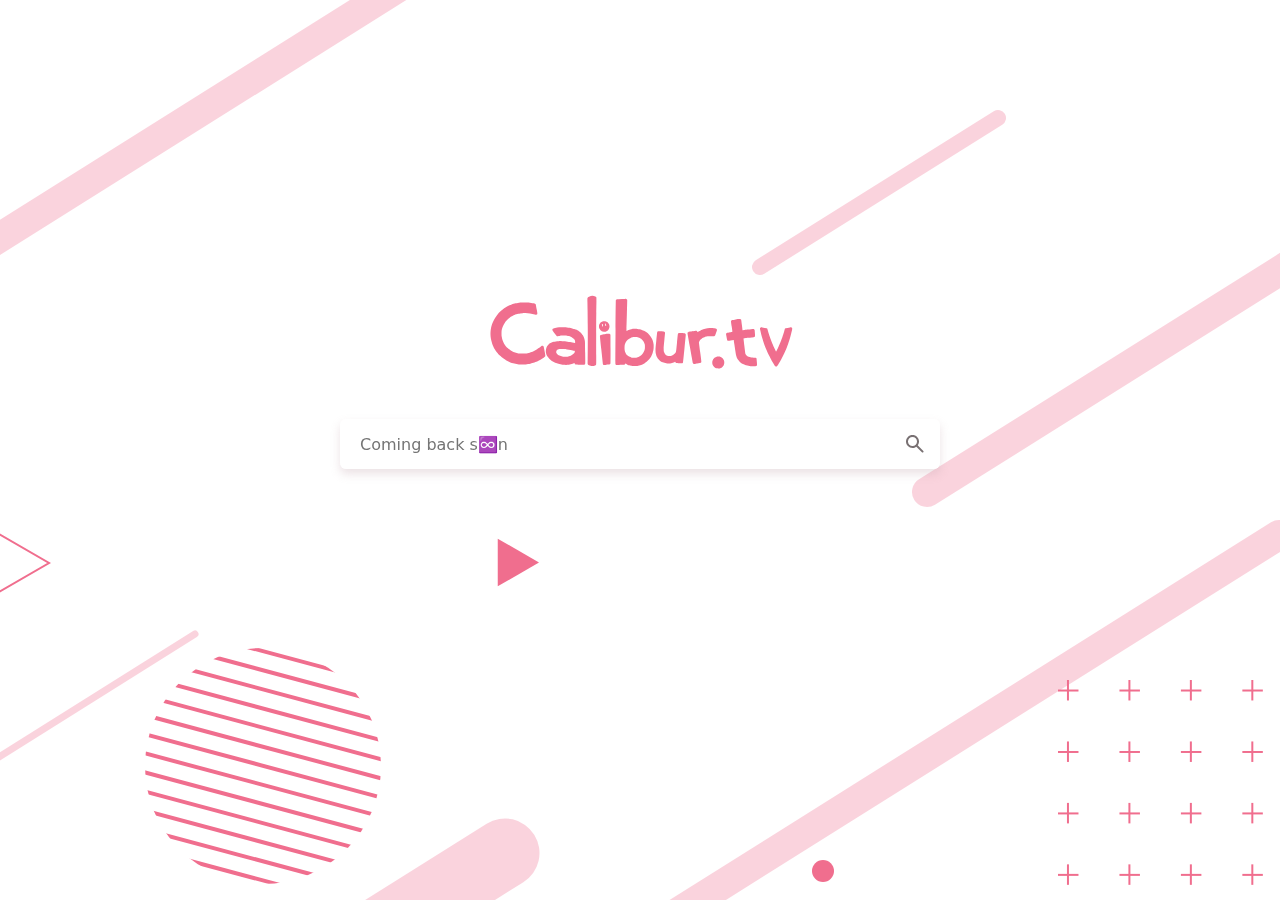
==== commit 3fce6ff6: "Remove Minecraft server link" ====
--- a/index.html
+++ b/index.html
@@ -9,7 +9,7 @@
 	<meta name="viewport" content="width=device-width, initial-scale=1.0">
 	<meta name="referrer" content="no-referrer">
 	<title>Calibur | Coming back s♾️n</title>
-	<link rel="icon" type="image/x-icon" href="favicon.png">
+	<link rel="icon" type="image/x-icon" href="favicon.ico">
 	<link href="assets/global.css" rel="stylesheet">
 </head>
 
@@ -234,7 +234,7 @@
 					<ul class="search-list" style="display: none;"></ul>
 				</form>
 			</div>
-			<div class="links float-up">
+			<!-- <div class="links float-up">
 				<p>或许可以先玩玩我们的 Minecraft 服务器</p>
 				<a href="https://mc.calibur.tv">
 					<svg width="285" height="75" viewBox="0 0 285 75" fill="none" xmlns="http://www.w3.org/2000/svg">
@@ -292,7 +292,7 @@
 							style="fill:#F06E8E;fill-opacity:1;" />
 					</svg>
 				</a>
-			</div>
+			</div> -->
 		</div>
 	</div>
 	</div>
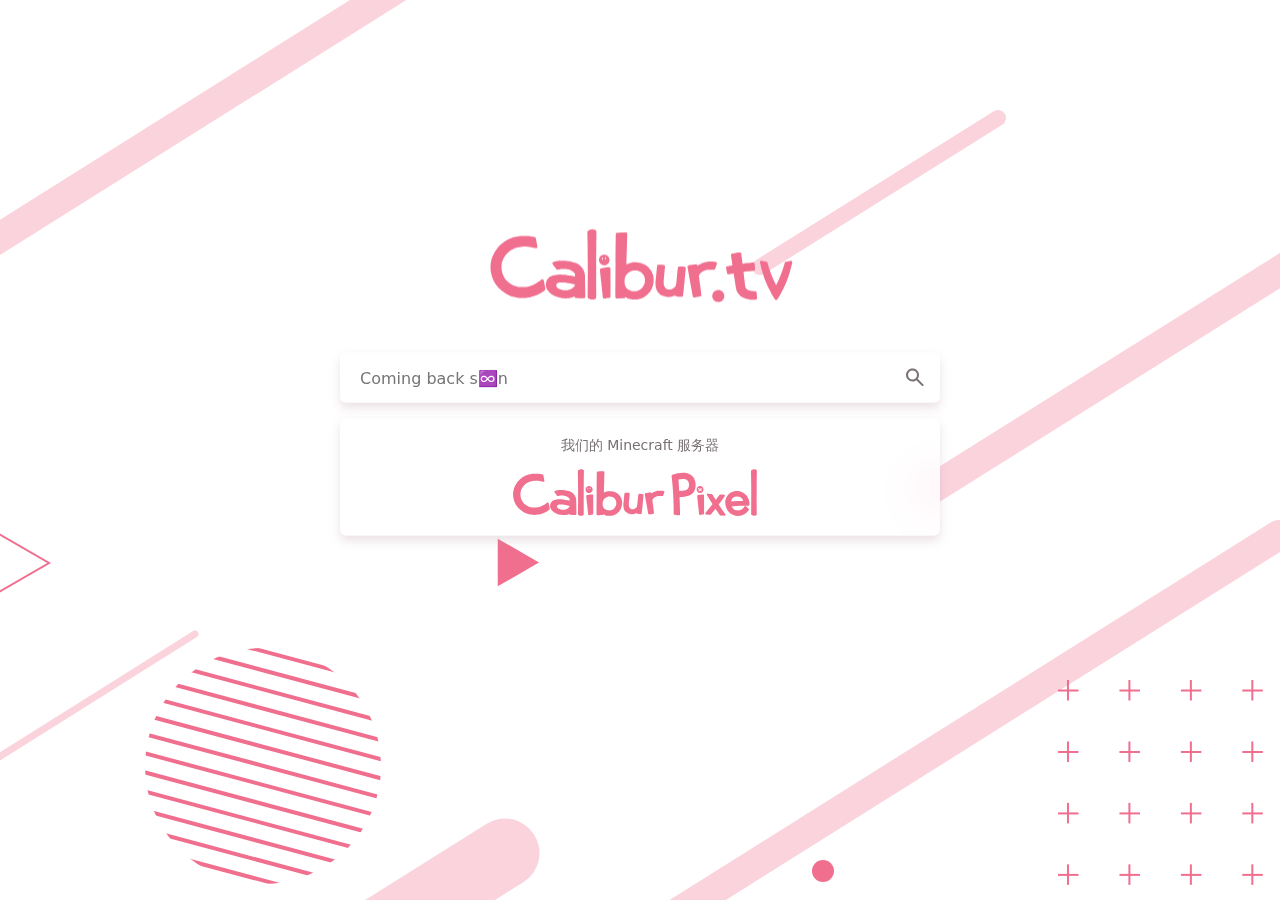
==== commit ffecca84: "Add back Minecraft server link" ====
--- a/index.html
+++ b/index.html
@@ -234,8 +234,8 @@
 					<ul class="search-list" style="display: none;"></ul>
 				</form>
 			</div>
-			<!-- <div class="links float-up">
-				<p>或许可以先玩玩我们的 Minecraft 服务器</p>
+			<div class="links float-up">
+				<p>我们的 Minecraft 服务器</p>
 				<a href="https://mc.calibur.tv">
 					<svg width="285" height="75" viewBox="0 0 285 75" fill="none" xmlns="http://www.w3.org/2000/svg">
 						<path
@@ -292,7 +292,7 @@
 							style="fill:#F06E8E;fill-opacity:1;" />
 					</svg>
 				</a>
-			</div> -->
+			</div>
 		</div>
 	</div>
 	</div>
